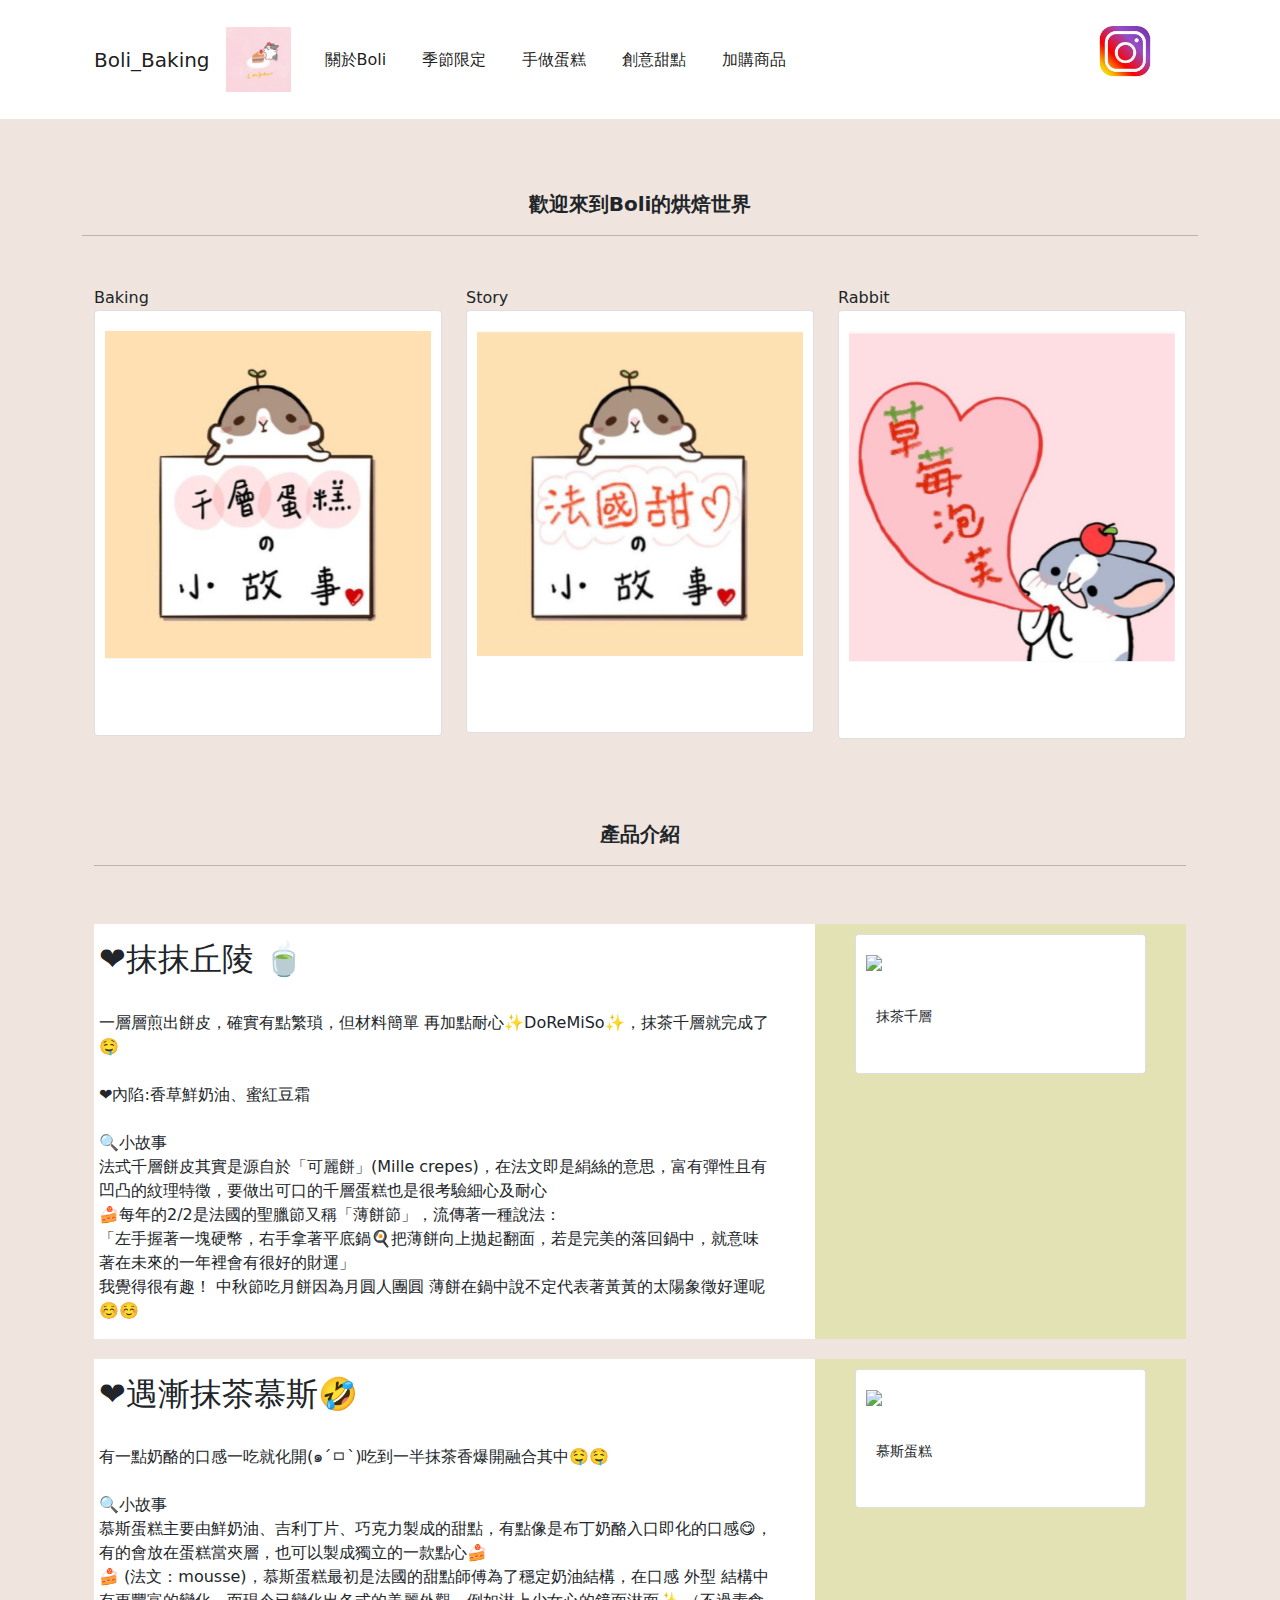
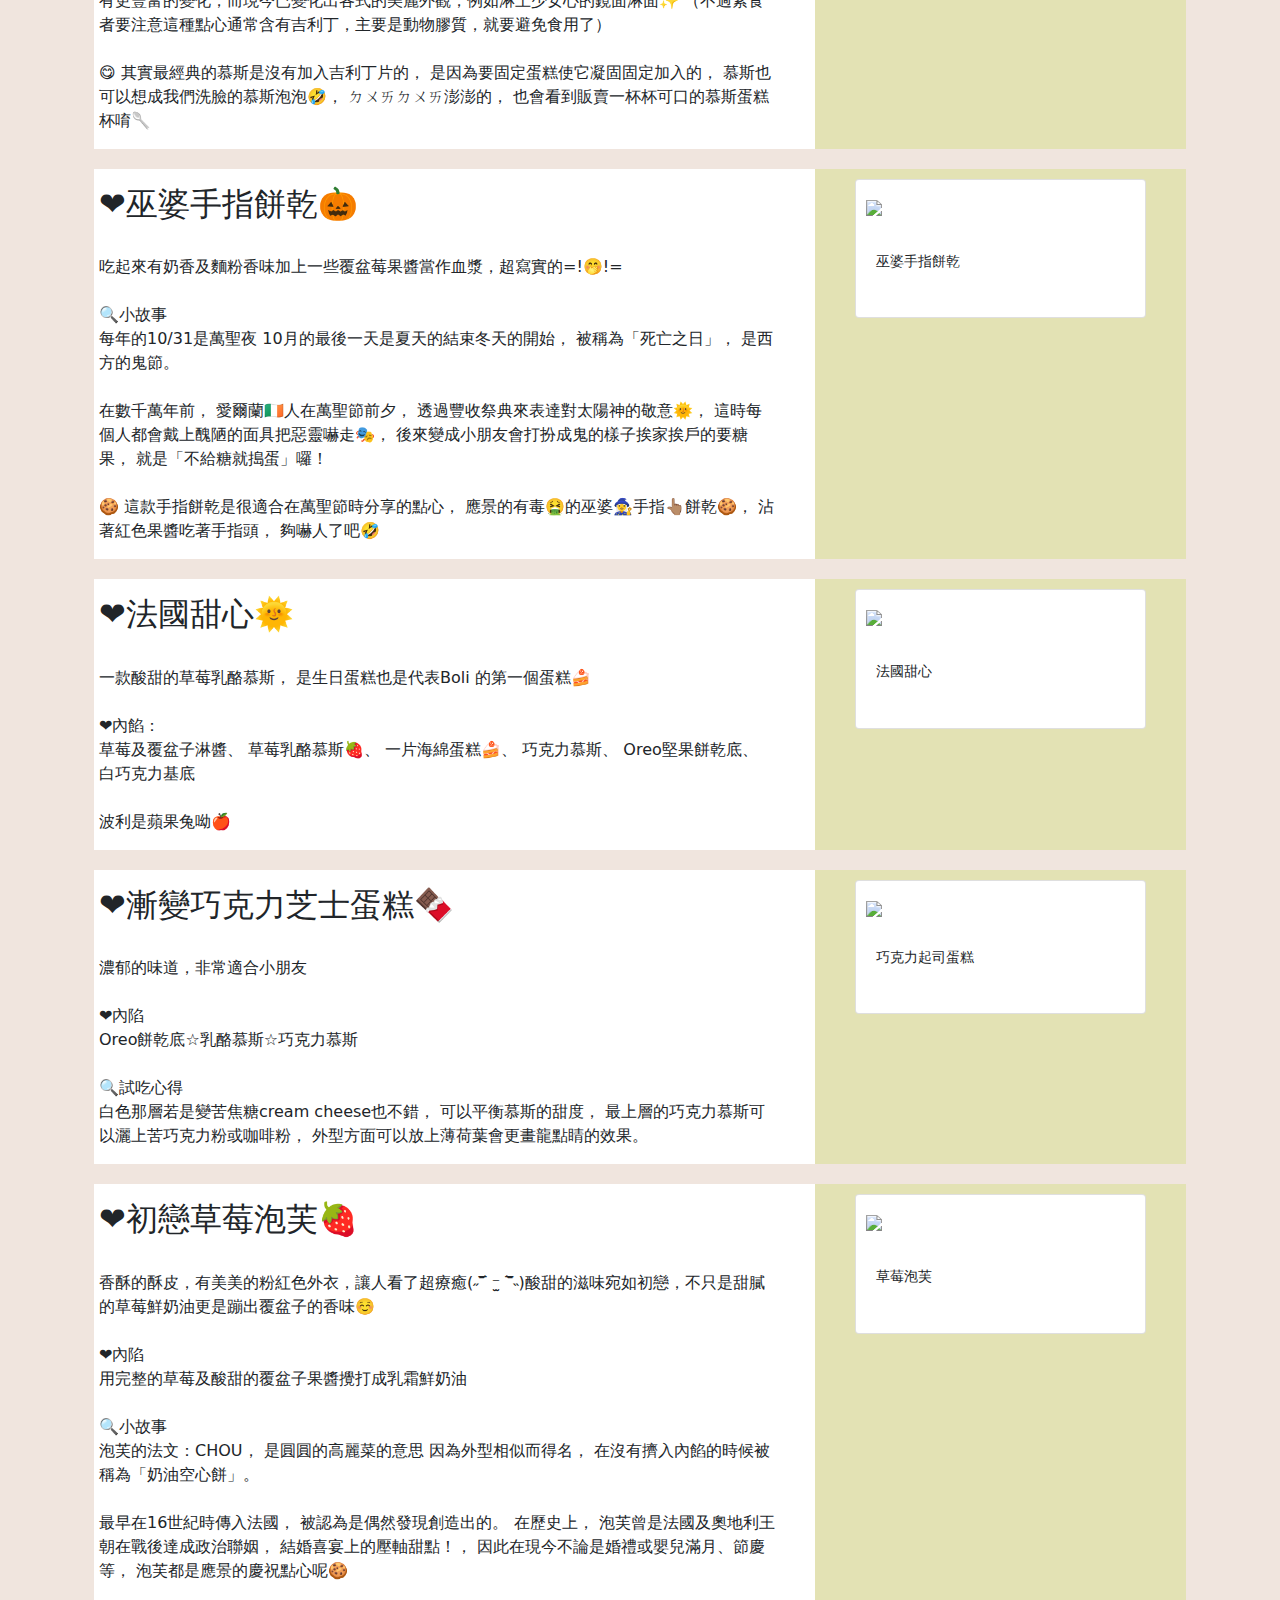
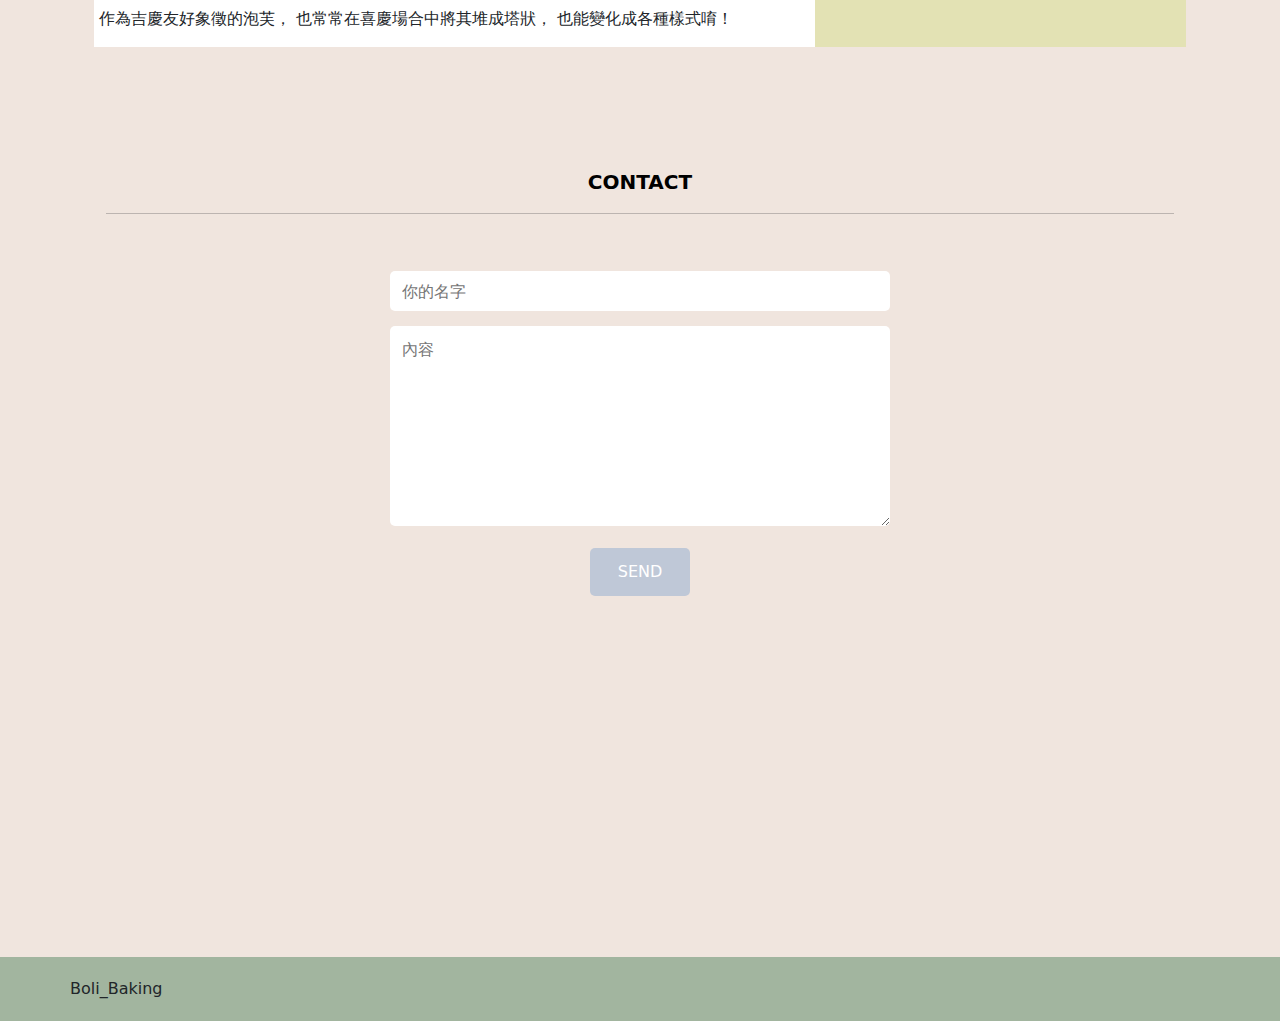
==== index.html @ 74c92a42 "Update index.html" ====
<!DOCTYPE html>
<html lang="en">
<head>
    <meta charset="UTF-8">
    <meta name="viewport" content="width=device-width, initial-scale=1.0">

    <title>Document</title>
    <link rel="stylesheet" href="css/style.css">
    <link rel="stylesheet" href="css/bootstrap.min.css">
    <link rel="preconnect" href="https://fonts.gstatic.com">
    <link href="https://fonts.googleapis.com/css2?family=Noto+Sans+TC:wght@400;500;700;900&display=swap" rel="stylesheet">
    <link href="https://cdnjs.cloudflare.com/ajax/libs/animate.css/3.5.2/animate.min.css" rel="stylesheet"  />
    <!-- <script src="javascript/bootstrap.min.js"></script> -->
    <script src="javascript/jquery.js"></script>

    <title>Boli_Baking</title>
</head>
<body>
<header>

  <div class="container">
    <nav class="navbar navbar-expand-lg navbar-light ">
        <div class="container-fluid">
           <a class="navbar-brand" href="#">Boli_Baking</a>
      <a class="navbar-brand" href="index.html"><img src="image/BOKIlogo.jpg" alt=""></a> 
      
       <!-- <button class="navbar-toggler" type="button" data-toggle="collapse" data-target="#navbarSupportedContent" aria-controls="navbarSupportedContent" aria-expanded="false" aria-label="Toggle navigation"> 
         <span class="navbar-toggler-icon"></span> 
       </button>  -->

       <!-- <div class="collapse navbar-collapse" id="navbarSupportedContent">  -->
        <!-- <ul class="navbar-nav mr-auto">  -->
            <button class="navbar-toggler" type="button" data-bs-toggle="collapse" data-bs-target="#navbarSupportedContent" aria-controls="navbarSupportedContent" aria-expanded="false" aria-label="Toggle navigation"> 
         <span class="navbar-toggler-icon"></span></button> 
         <div class="collapse navbar-collapse" id="navbarSupportedContent">
          
       <ul class="navbar-nav me-auto mb-2 mb-lg-0">
          <li class="nav-item ">
            <a class="nav-link active" href="aboutme.html">關於Boli <span class="sr-only"></span></a>
          </li>
          <li class="nav-item">
            <a class="nav-link active" href="#">季節限定<span class="sr-only"></span></a>
          </li>
          <li class="nav-item">
            <a class="nav-link active" href="#">手做蛋糕<span class="sr-only"></span></a>
          </li>
          <li class="nav-item">
            <a class="nav-link active" href="#">創意甜點<span class="sr-only"></span></a>
          </li>
          <li class="nav-item">
            <a class="nav-link active" href="#">加購商品<span class="sr-only"></span></a>
          </li>
          </ul>

          <ul class="navbar-right">
            <a class="nav-link  navbar-ig" href="https://www.instagram.com/boli_baking/">
            <img src="image/ig2.png" alt="Logo" width="70px"  >
        </a>
          </ul> 

     </div>
    </div>
   </nav>
</div>
</header>

<div class="product" id="section2">
  <div class="container">
    <div class="row">
      <div class="col-12">
         <div class="animated bounceIn animated"> 
         <p class="title text-center">歡迎來到Boli的烘焙世界</p>
        <hr class="title_line">
        </div>
      </div>
    </div>


  
 <script src="https://code.jquery.com/jquery-1.9.1.min.js"></script>
<!-- 
    <div class="product" id="section2">
      <div class="container">
        <div class="row">
          <div class="col-12">
            <p class="title text-center">歡迎來到Boli的烘焙世界</p>
            <hr class="title_line">
          </div>
        </div> -->


    <div class="container">
    <div class="row">
      <div class="col">
         Baking
         <div class="card">
          <img src="image/千層蛋糕Logo.png">
          <p class="product_name text-right"></p>
        </div>
      </div>
      <div class="col">
      Story
        <div class="card">
          <img src="image/法國小甜點logo.png">
          <p class="product_name text-right"></p>
        </div>
      </div>
      <div class="col">
        Rabbit
        <div class="card">
          <img src="image/草莓泡芙logo.png">
          <p class="product_name text-right"></p>
        </div>
      </div>

    </div>
  </div>
 
  <div class="product" >
    <div class="container">
      <div class="row">
        <div class="col-12">
          <p class="title text-center">產品介紹</p>
          <hr class="title_line">
        </div>
      </div>
  
	<div class="content-area">
    <article class="main-area">
      <p class="art-p">
        <h2>
          ❤︎抹抹丘陵 🍵
        </h2><br>
        一層層煎出餅皮，確實有點繁瑣，但材料簡單 再加點耐心✨DoReMiSo✨，抹茶千層就完成了🤤<br><br>
        
        ❤︎內陷:香草鮮奶油、蜜紅豆霜 


<br><br>🔍小故事<br>

<span text-align:start>
法式千層餅皮其實是源自於「可麗餅」(Mille crepes)，在法文即是絹絲的意思，富有彈性且有凹凸的紋理特徵，要做出可口的千層蛋糕也是很考驗細心及耐心
<br>

🍰每年的2/2是法國的聖臘節又稱「薄餅節」，流傳著一種說法：<br>

「左手握著一塊硬幣，右手拿著平底鍋🍳把薄餅向上拋起翻面，若是完美的落回鍋中，就意味著在未來的一年裡會有很好的財運」
<br>

我覺得很有趣！
中秋節吃月餅因為月圓人團圓
薄餅在鍋中說不定代表著黃黃的太陽象徵好運呢☺️☺️
        
    </span>	</p> 
    </article> <!-- article -->

    <aside class="sidebar">
              <div class="card">
                <div class="card-img">
                   <img src="/image/抹茶千層.png">
                </div>

                  <p class="product_name text-right">抹茶千層</p>
                </div>
              
    </aside><!-- sidebar -->
  </div>

  
  <div class="content-area">
    <article class="main-area">
      <p class="art-p">
        <h2>
          ❤︎遇漸抹茶慕斯🤣
        </h2><br>
        有一點奶酪的口感一吃就化開(๑´ㅁ`)吃到一半抹茶香爆開融合其中🤤🤤


<br><br>🔍小故事<br>

<span text-align:start>
慕斯蛋糕主要由鮮奶油、吉利丁片、巧克力製成的甜點，有點像是布丁奶酪入口即化的口感😋，有的會放在蛋糕當夾層，也可以製成獨立的一款點心🍰
<br>
🍰 (法文：mousse)，慕斯蛋糕最初是法國的甜點師傅為了穩定奶油結構，在口感 外型 結構中有更豐富的變化，而現今已變化出各式的美麗外觀，例如淋上少女心的鏡面淋面✨
（不過素食者要注意這種點心通常含有吉利丁，主要是動物膠質，就要避免食用了）<br><br>
😋
其實最經典的慕斯是沒有加入吉利丁片的，
是因為要固定蛋糕使它凝固固定加入的，
慕斯也可以想成我們洗臉的慕斯泡泡🤣，
ㄉㄨㄞㄉㄨㄞ澎澎的，
也會看到販賣一杯杯可口的慕斯蛋糕杯唷🥄
        
    </span>	</p> 
    </article> <!-- article -->

    <aside class="sidebar">
              <div class="card">
                <div class="card-img">
                  <img src="/image/慕斯蛋糕.png" >
                </div>
                  <p class="product_name text-right">慕斯蛋糕</p>
                </div>
              
    </aside><!-- sidebar -->
  </div>

  <div class="content-area">
    <article class="main-area">
      <p class="art-p">
        <h2>
          ❤︎巫婆手指餅乾🎃
        </h2><br>
        吃起來有奶香及麵粉香味加上一些覆盆莓果醬當作血漿，超寫實的=!🤭!=



<br><br>🔍小故事<br>

<span text-align:start>
每年的10/31是萬聖夜
10月的最後一天是夏天的結束冬天的開始，
被稱為「死亡之日」，
是西方的鬼節。<br><br>

在數千萬年前，
愛爾蘭🇮🇪人在萬聖節前夕，
透過豐收祭典來表達對太陽神的敬意🌞，
這時每個人都會戴上醜陋的面具把惡靈嚇走🎭，
後來變成小朋友會打扮成鬼的樣子挨家挨戶的要糖果，
就是「不給糖就搗蛋」囉！<br><br>


🍪
這款手指餅乾是很適合在萬聖節時分享的點心，
應景的有毒🤮的巫婆🧙‍♀️手指👆🏽餅乾🍪，
沾著紅色果醬吃著手指頭，
夠嚇人了吧🤣
        
    </span>	</p> 
    </article> <!-- article -->

    <aside class="sidebar">
              <div class="card">
                <div class="card-img">
                  <img src="/image/手指蛋糕.png">
                </div>
                  <p class="product_name text-right">巫婆手指餅乾</p>
                </div>
              
    </aside><!-- sidebar -->
  </div>


  <div class="content-area">
    <article class="main-area">
      <p class="art-p">
        <h2>
          ❤︎法國甜心🌞
        </h2><br>
一款酸甜的草莓乳酪慕斯，
是生日蛋糕也是代表Boli 的第一個蛋糕🍰
<br><br>❤︎內餡：<br>
草莓及覆盆子淋醬、
草莓乳酪慕斯🍓、
一片海綿蛋糕🍰、
巧克力慕斯、
Oreo堅果餅乾底、
白巧克力基底

<br><br>波利是蘋果兔呦🍎<br>


        
    </span>	</p> 
    </article> <!-- article -->

    <aside class="sidebar">
              <div class="card">
                <div class="card-img">
                  <img src="image/法國甜心.png">
                </div>
                  <p class="product_name text-right">法國甜心</p>
                </div>
              
    </aside><!-- sidebar -->
  </div>


  <div class="content-area">
    <article class="main-area">
      <p class="art-p">
        <h2>
          ❤︎漸變巧克力芝士蛋糕🍫
        </h2><br>
        濃郁的味道，非常適合小朋友


        <br><br>❤︎內陷<br>
        Oreo餅乾底☆乳酪慕斯☆巧克力慕斯

<br><br>🔍試吃心得<br>

<span text-align:start>
白色那層若是變苦焦糖cream cheese也不錯，
可以平衡慕斯的甜度，
最上層的巧克力慕斯可以灑上苦巧克力粉或咖啡粉，
外型方面可以放上薄荷葉會更畫龍點睛的效果。
        
    </span>	</p> 
    </article> <!-- article -->

    <aside class="sidebar">
              <div class="card">
                <div class="cad-img">
                  <img src="/image/巧克力起司蛋糕.png" >
                </div>
                  <p class="product_name text-right">巧克力起司蛋糕</p>
                </div>
              
    </aside><!-- sidebar -->
  </div>


  
  <div class="content-area">
    <article class="main-area">
      <p class="art-p">
        <h2>
          ❤︎初戀草莓泡芙🍓
        </h2><br>
        香酥的酥皮，有美美的粉紅色外衣，讓人看了超療癒(˶‾᷄ ⁻̫ ‾᷅˵)酸甜的滋味宛如初戀，不只是甜膩的草莓鮮奶油更是蹦出覆盆子的香味☺️


        <br><br>❤︎內陷<br>
        用完整的草莓及酸甜的覆盆子果醬攪打成乳霜鮮奶油

<br><br>🔍小故事<br>

<span text-align:start>
泡芙的法文：CHOU，
是圓圓的高麗菜的意思 因為外型相似而得名，
在沒有擠入內餡的時候被稱為「奶油空心餅」。
<br><br>

最早在16世紀時傳入法國，
被認為是偶然發現創造出的。
在歷史上，
泡芙曾是法國及奧地利王朝在戰後達成政治聯姻，
結婚喜宴上的壓軸甜點！，
因此在現今不論是婚禮或嬰兒滿月、節慶等，
泡芙都是應景的慶祝點心呢🍪<br><br>

作為吉慶友好象徵的泡芙，
也常常在喜慶場合中將其堆成塔狀，
也能變化成各種樣式唷！
    </span>	</p> 
    </article> <!-- article -->

    <aside class="sidebar">
              <div class="card">
                <div class="card-img">
                  <img src="/image/草莓泡芙.png">
                </div>
                  <p class="product_name text-right">草莓泡芙</p>
                </div>
              
    </aside><!-- sidebar -->
  </div>

  

<div class="contact" id="section3">
	<div class="container">
		<div class="row">
			<div class="col-12">
				<div>
					<p class="title text-center">CONTACT</p>
					<hr class="title_line">
				</div>
				<div class="form">
					<div>
						<input type="text" placeholder="你的名字">
					</div>
					<div>
						<textarea placeholder="內容"></textarea>
					</div>
					<div class="text-center"><input type="submit" value="SEND"></div>
				</div>	
			</div>
		</div>
	</div>
</div>
</div>
</div>
</div>
</div>
<footer>
  <div class="container">
    <div class="row">
  Boli_Baking
    </div>
  </div>
</footer>
<script src="https://cdn.jsdelivr.net/npm/@popperjs/core@2.5.4/dist/umd/popper.min.js" integrity="sha384-q2kxQ16AaE6UbzuKqyBE9/u/KzioAlnx2maXQHiDX9d4/zp8Ok3f+M7DPm+Ib6IU" crossorigin="anonymous"></script>
<script src="https://cdn.jsdelivr.net/npm/bootstrap@5.0.0-beta1/dist/js/bootstrap.min.js" integrity="sha384-pQQkAEnwaBkjpqZ8RU1fF1AKtTcHJwFl3pblpTlHXybJjHpMYo79HY3hIi4NKxyj" crossorigin="anonymous"></script>
</body>




</html>
---- css/style.css ----
.navbar-brand img {
	height: 65px;
}

 @media (min-width: 768px) {
	
	 
	 .card{
		 min-width: 180px;
	 }
	 .art-p{
		 font-size:6px;
		 line-height: 2px;
	 }
	 .card-img{
		 min-width: 130px;
	 }
/*nav選單*/
	/* .navbar{
	padding-left:50px!important;
	padding-right:50px!important; }
}
@media (max-width: 768px) { */
	/* .about{
		background:linear-gradient #e3e2b4 #F0E5DE);  
 } */
	/* .card{
		min-width: 320px;
	} 
	.art-p{
		min-width: 8px;
	}
	.card-img{
		min-width: 320px;
	}
} */ 
	

/* S size
@media (orientation: portrait), (max-width:767px) {
    .main  p{
        font-size: 24px;
    }
    .menu{
        max-width: 320px;
    }
    .title{
        font-size: 20px;
    }
    .learnmore{
        font-size: 18px;
        float: none;
        text-align: center;
        width: 120px;
        height: 40px;
        margin: auto;
        margin-top: 2em;
    }
    .LatestNews{
        max-width: 400px;
    }
    
    .news-date{
        font-size: 8px;
    }
    .news-title{
        font-size: 16px;
    }
    .news-contain{
        font-size: 12px;
    }
} */
	
.naver-ig{
	display: inline-block;
	float: none;
	vertical-align: baseline;
	
}
.navbar-right{
	display: inline-block;
  float: none;
  vertical-align: bottom;
}

.nav-link{
	margin: 10px;
	list-style: none;
}


.banner {
	margin-top: 76px;
}
.banner .container-fluid {
	padding:3000px !important;
}



.about {
	
	padding:35px 0;
	background:linear-gradient#F0E5DE); 
	background-color:#F0E5DE ;
}

.about img {
	box-shadow:2px 2px 4px gray;
}
.title {
	font-size:20px;
	font-weight: bold;
}

.title_line {
	border-color:#ffffff;
}

.story {
	padding: 50px 0;
	font-size: 18px;
}

.story span {
	font-style: italic;
	font-size: 20px;
	display: block;
	margin-bottom: 10px;
	font-weight: bold;
}
.title_line {
	margin-bottom: 50px;
}
.product {
	background-color: #F0E5DE;
	padding:70px 0 ;
	
}
.product .card {
	background-color: #ffffff;
	padding: 20px 10px;
	margin-bottom: 10px;
}
.product img {
	width:100%;
	margin-bottom:20px;
}

.product img:hover {
	opacity: 0.8;
}
.product_name {
	padding: 10px;
}


/* Content Style */
.content-area {
	display: flex;
	border-top: 8Px ;
	margin-top: 8px;
	margin-bottom: 20px;

}

/* Main-Area Style */
.main-area {
	width: 66%;
	padding-right: 40px;
	padding-left: 5px;
	background-color: #ffffff;
	
}
.art-p{
	
	font-family: sans-serif;
	text-align: center;
	font-size: 10px;　　　　　          /* 設定文字大小 */
    line-height: 6px;　　　          　/* 設定文字行距 */
    letter-spacing: 3px;　            　/* 設定文字間距 */
}

/* SideBar Style */
.sidebar {
	width: 34%;
	background-color: #e3e2b4;
	padding: 10px 40px;
	font-size: 85%;
} 
.card {
	background-color: #ffffff;
	padding: 20px 10px 5px 20px;
	margin-bottom: 10px;
}
.card-img {
	width:100%;
	margin-bottom:5px;
}


.contact {
	height:750px;
	padding-top: 100px;
	background-image: url(../img/contact_bg.jpg);
	background-repeat: no-repeat;
	background-attachment: fixed;
	background-size: cover;
	background-position: top center;
}

.contact .title {
	color:black;
	font-size:20px;
	font-weight: bold;
}

.contact .form {
	max-width: 600px;
	margin:5px auto;
	padding: 0 50px;
	color:#ffffff;
	
	
}

.form input {
	height: 40px;
	width: 100%;
	background-color: #ffffff;
	border-radius: 5px;
	border:0px;
	padding: 12px;
	resize: vertical;
	color: #000000;
	margin:7.5px 0;
}

.form textarea {
	height: 200px;
	width: 100%;
	background-color: #ffffff;
	border-radius: 5px;
	border:0px;
	padding: 12px;
	resize: vertical;
	color: #000000;
	margin:7.5px 0;
}

input[type=submit] {
  background-color: #bfc8d7;
  color: white;
  cursor: pointer;
  width: 100px!important;
  height: 48px;
}

input[type=submit]:hover {
  background-color: #bfc8d7;
}

footer {
	background-color: #a2b59f;
	padding:20px 0; 
}

footer p {
	line-height: 39px;
}
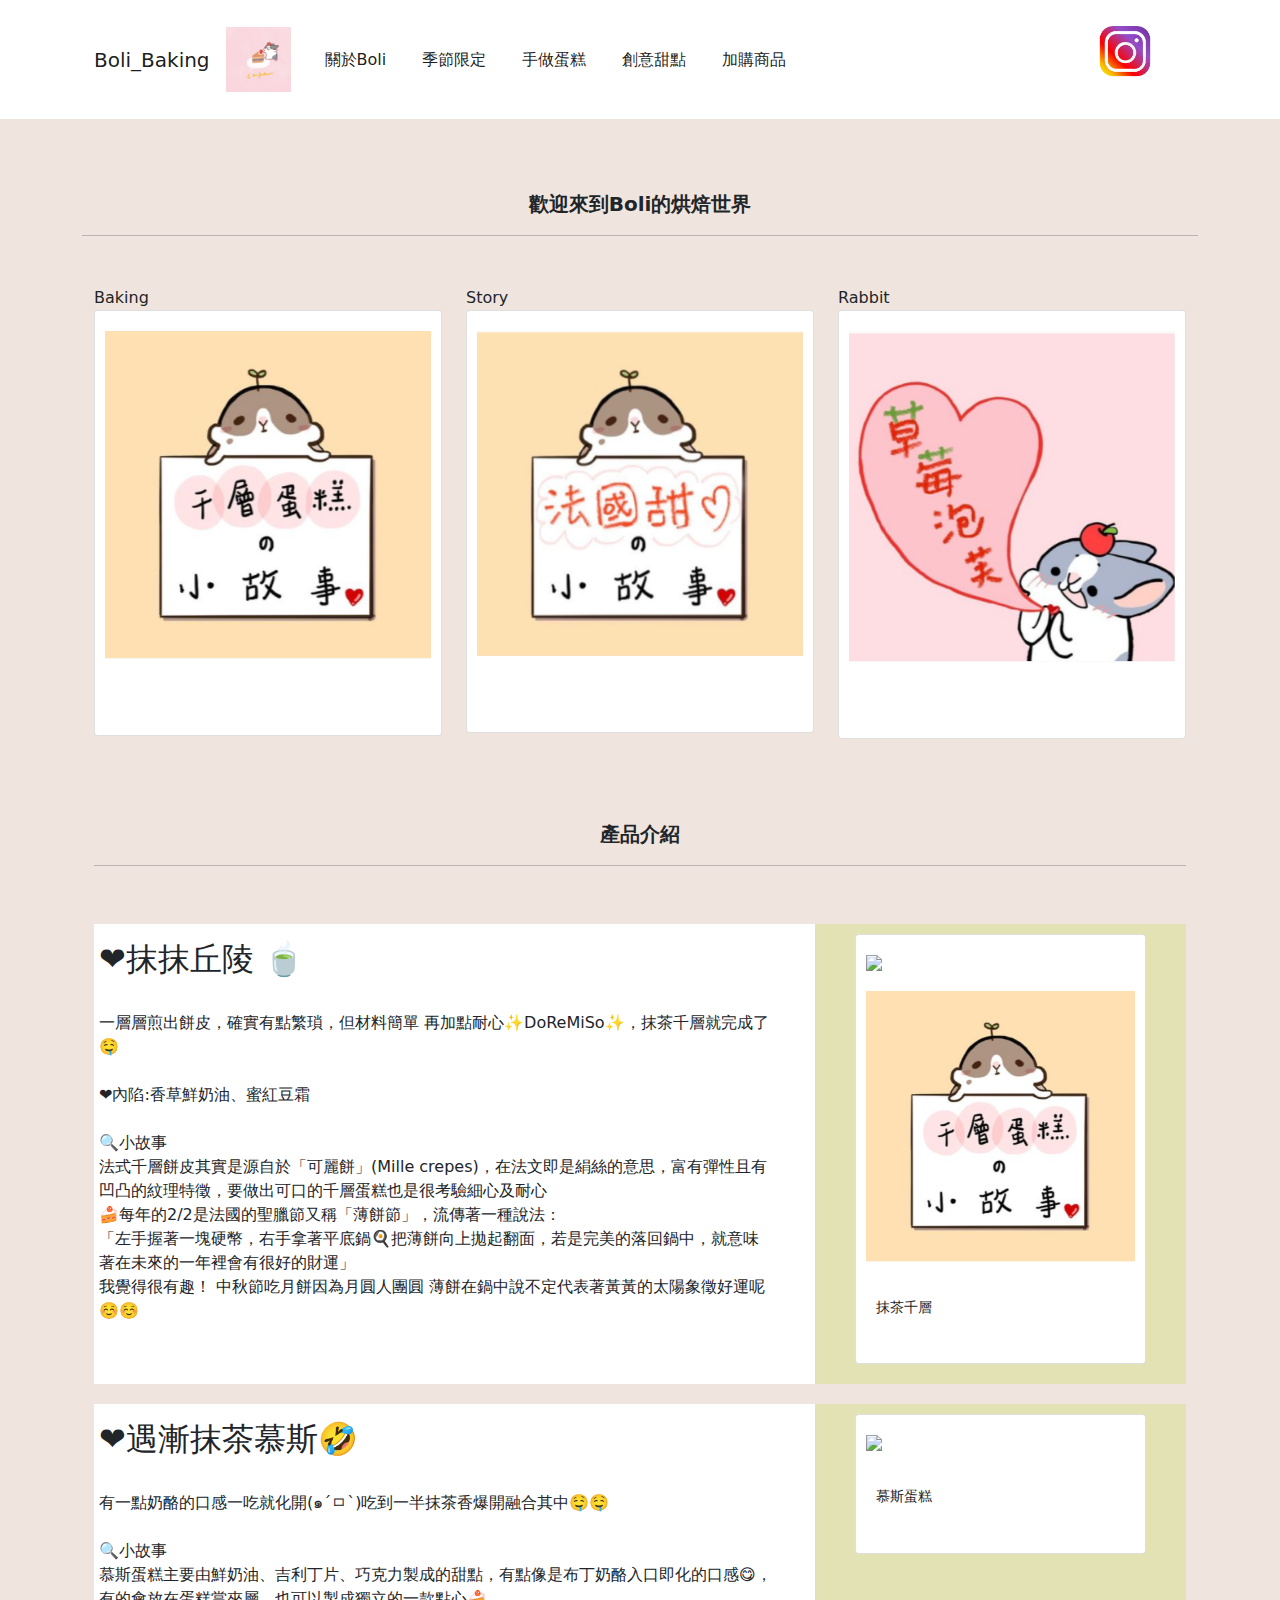
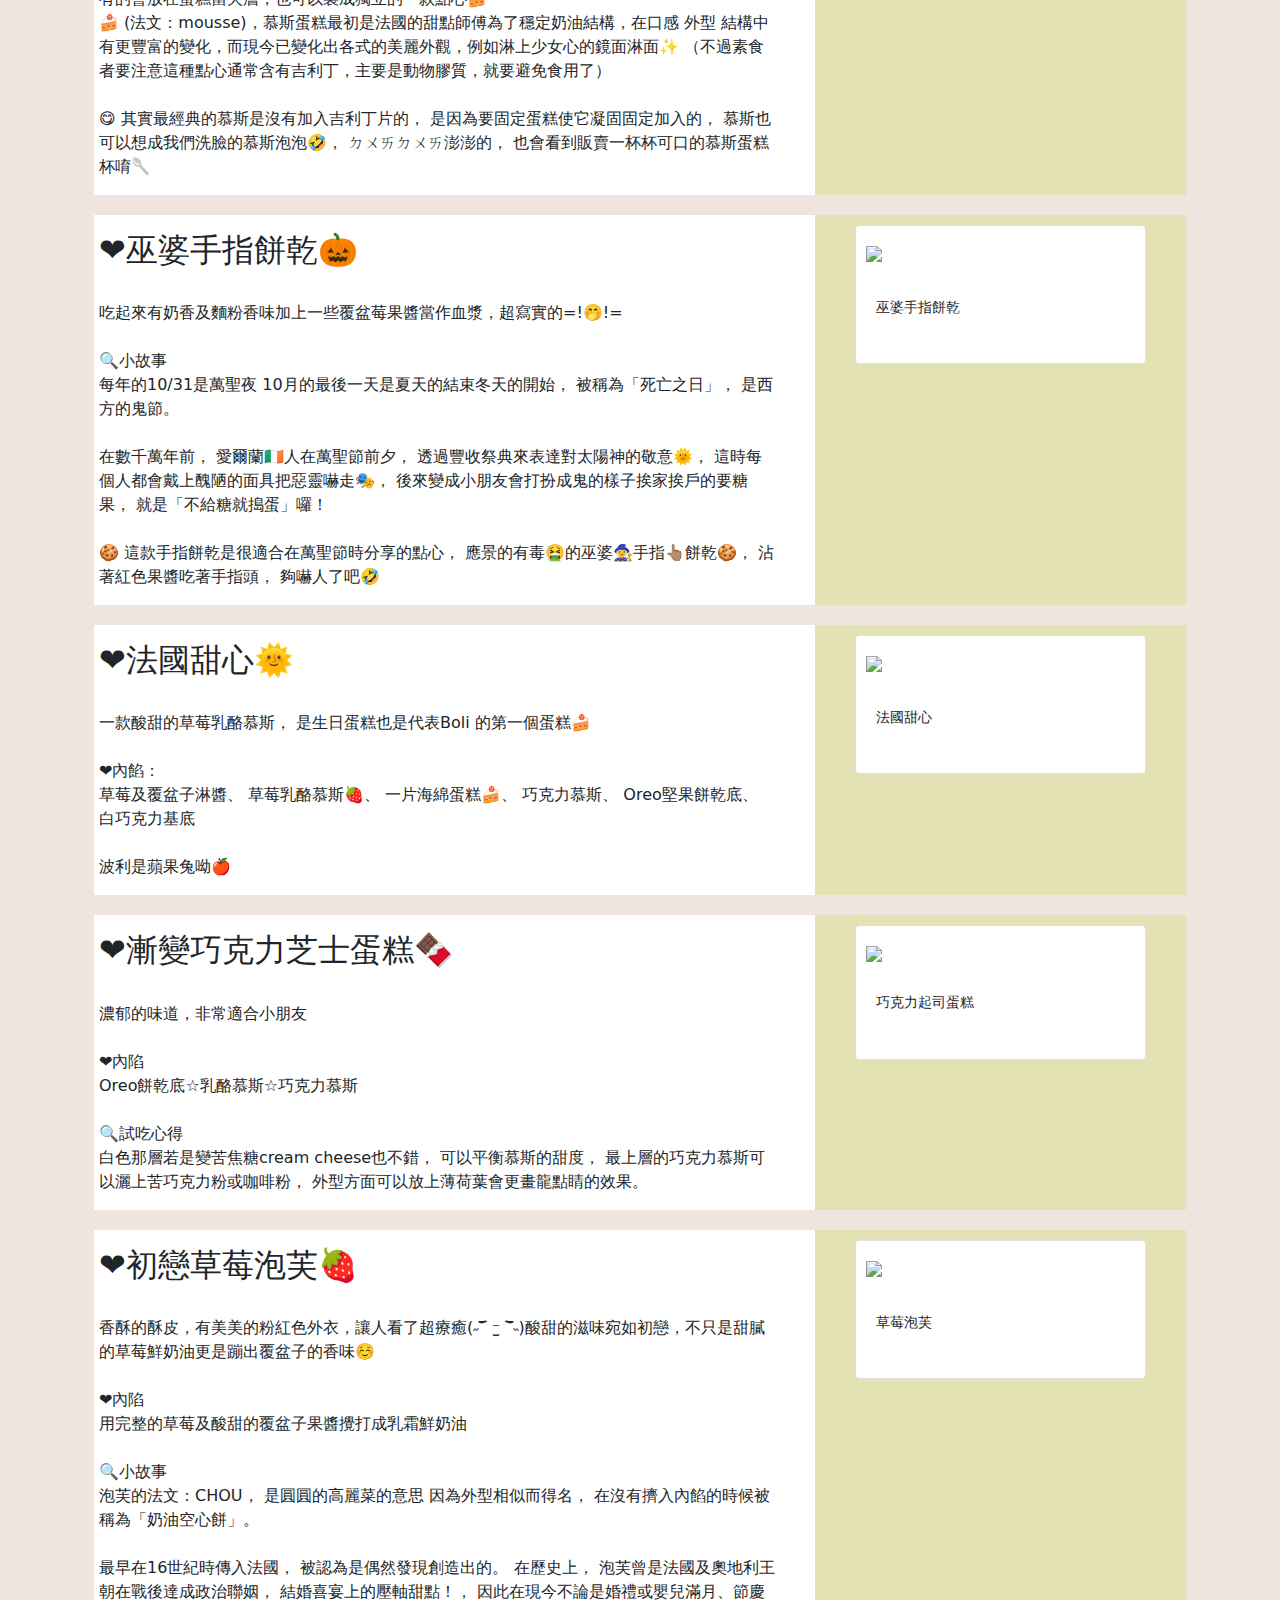
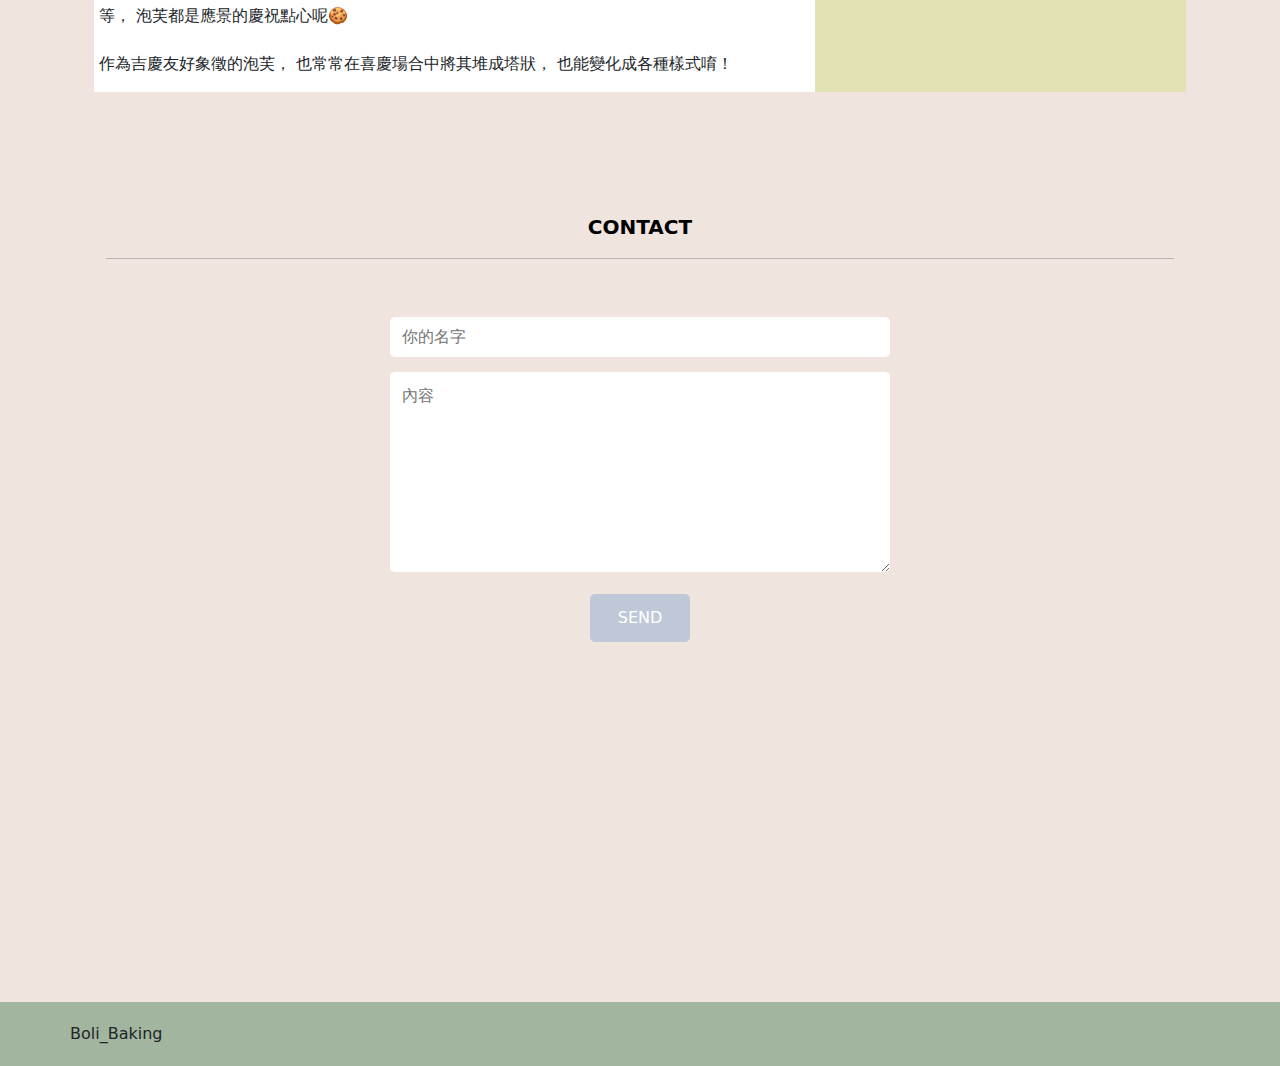
==== commit 46b5ed4a: "Update index.html" ====
--- a/index.html
+++ b/index.html
@@ -157,7 +157,7 @@
     <aside class="sidebar">
               <div class="card">
                 <div class="card-img">
-                   <img src="/image/抹茶千層.png">
+                   <img src="image/抹茶千層.png"><img src="image/千層蛋糕Logo.png">
                 </div>
 
                   <p class="product_name text-right">抹茶千層</p>
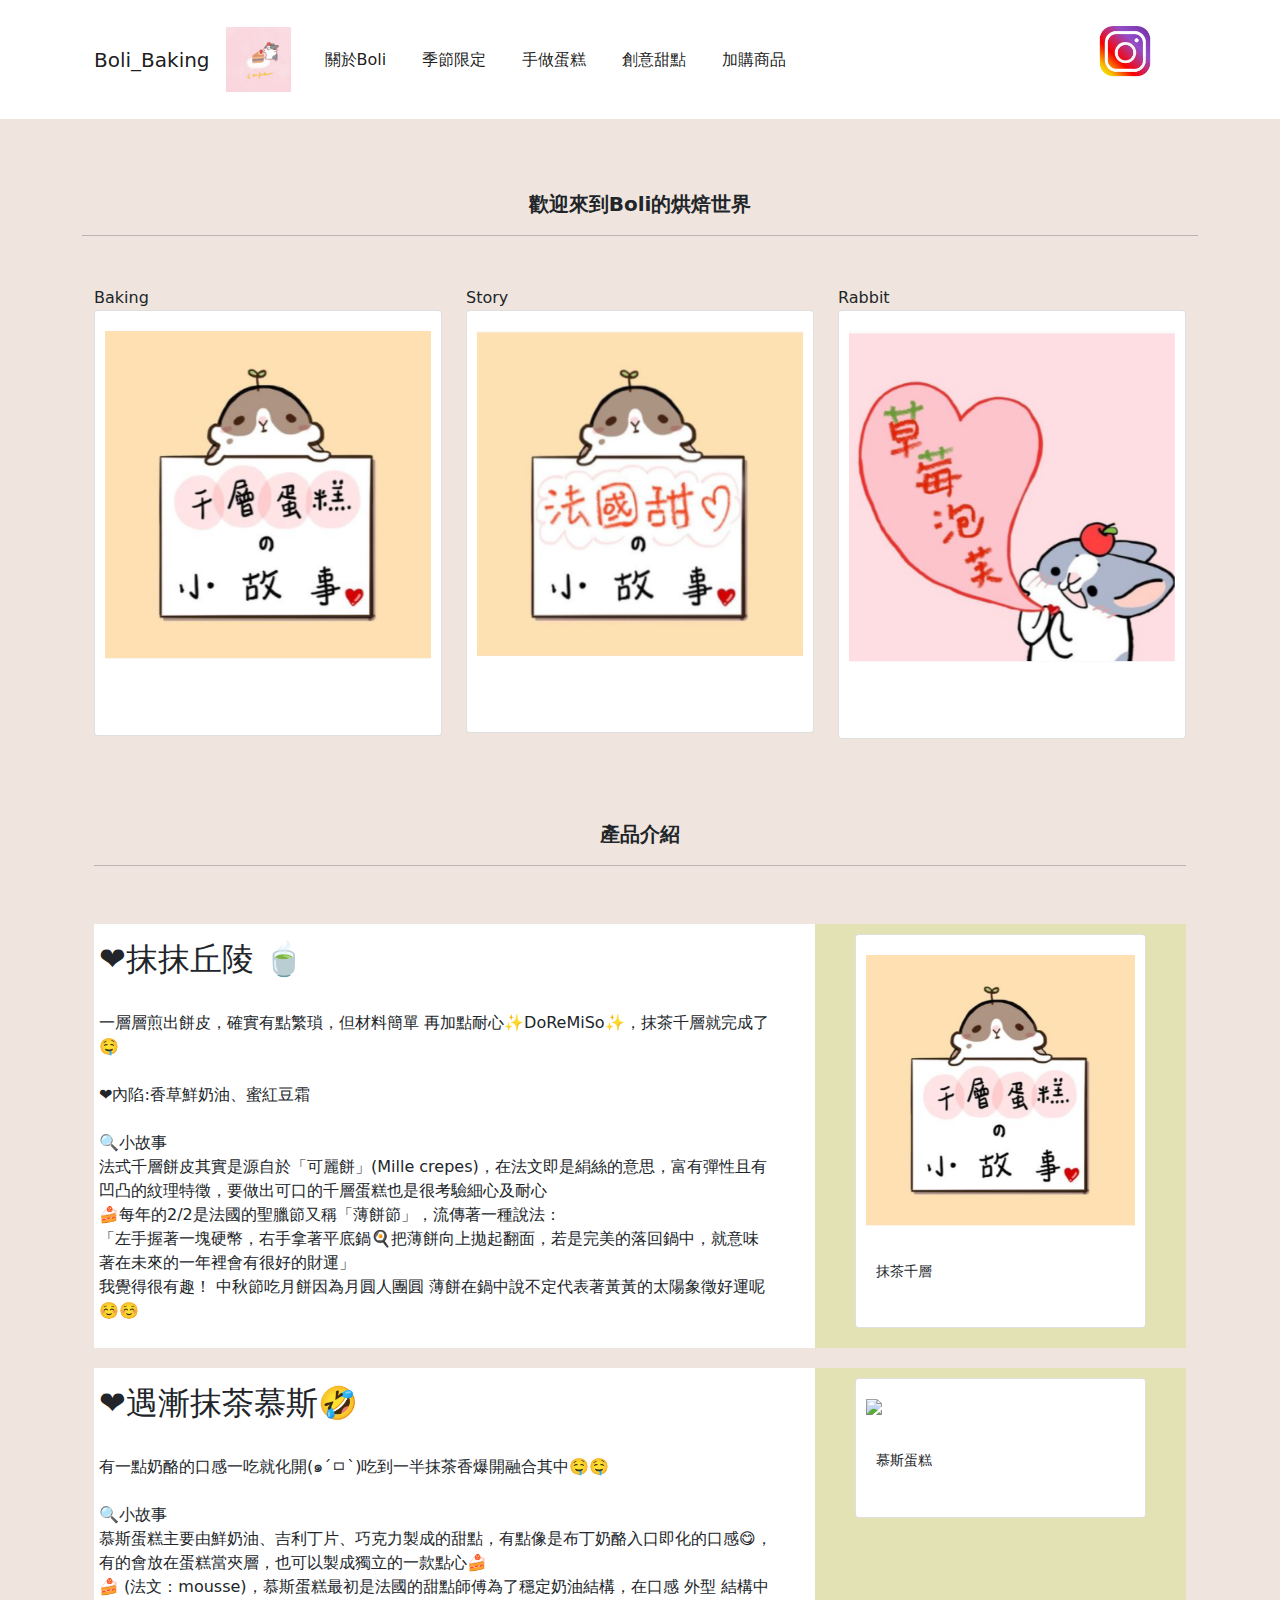
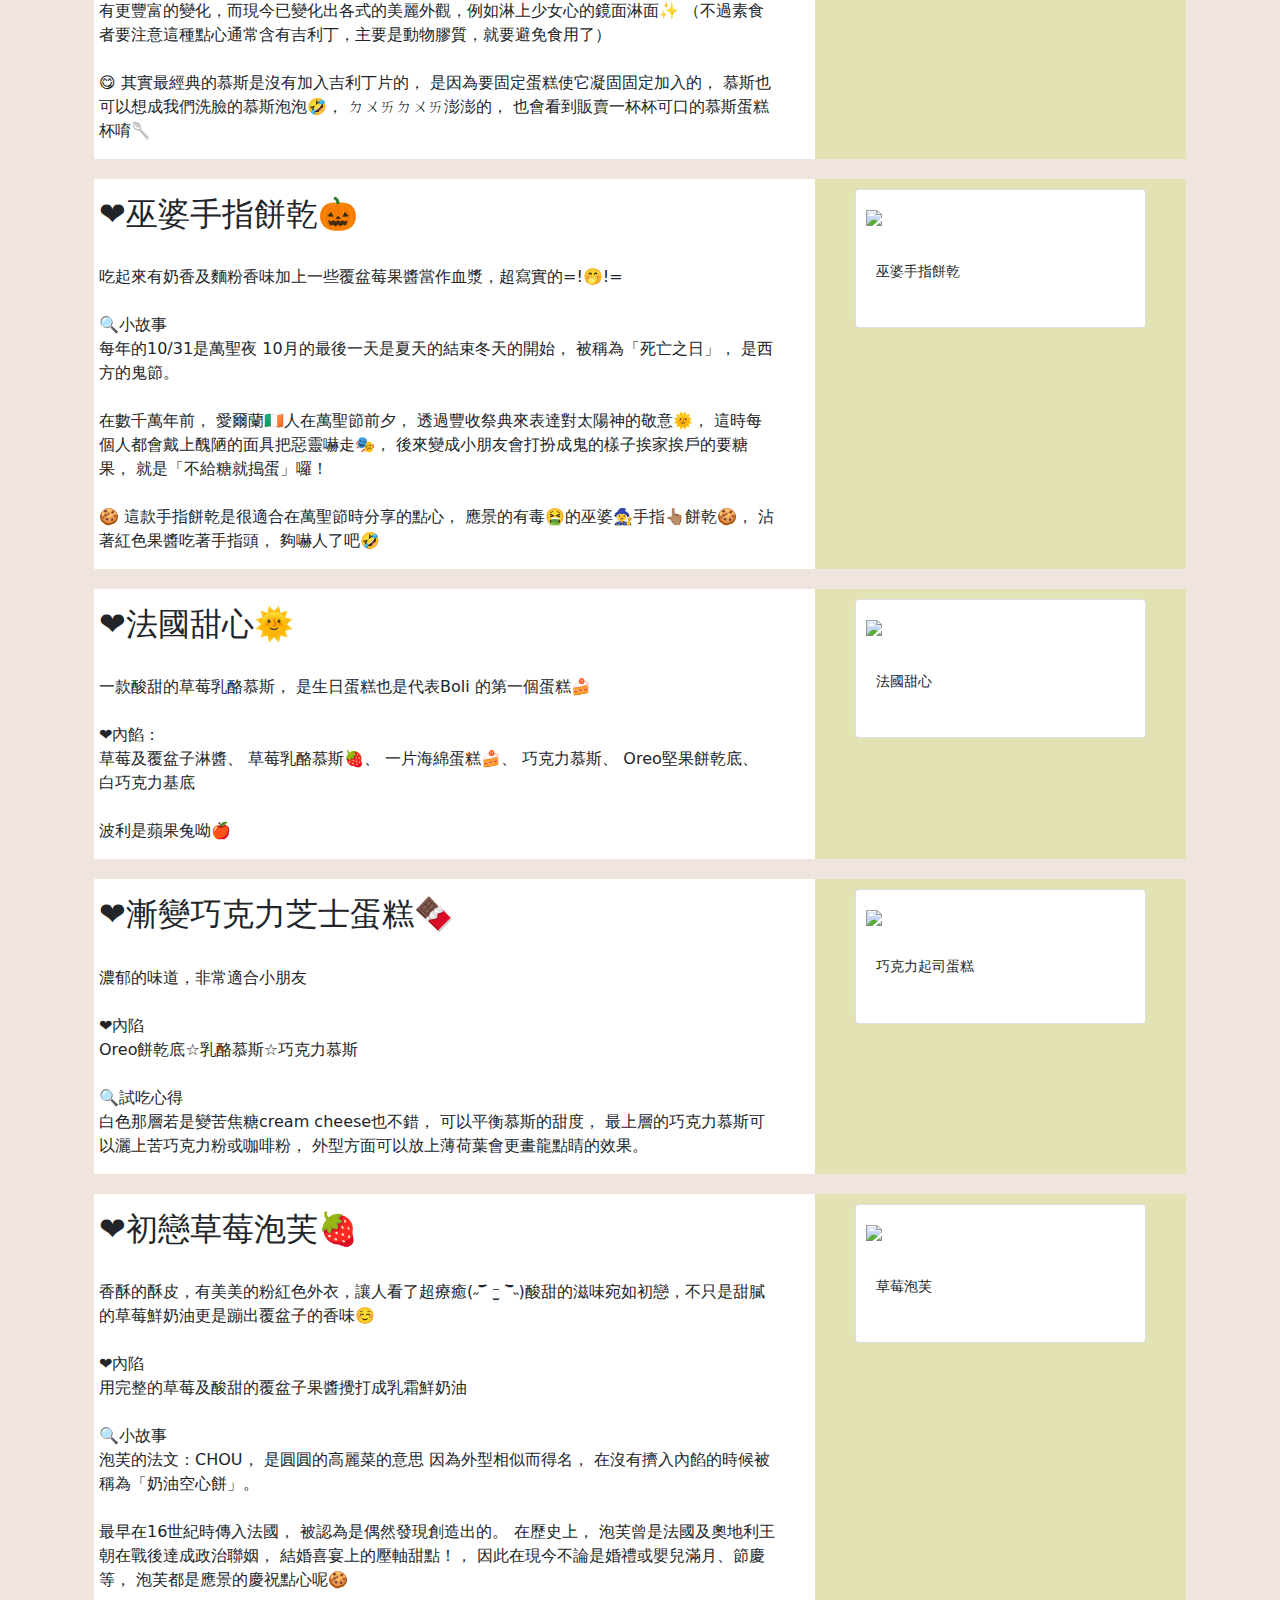
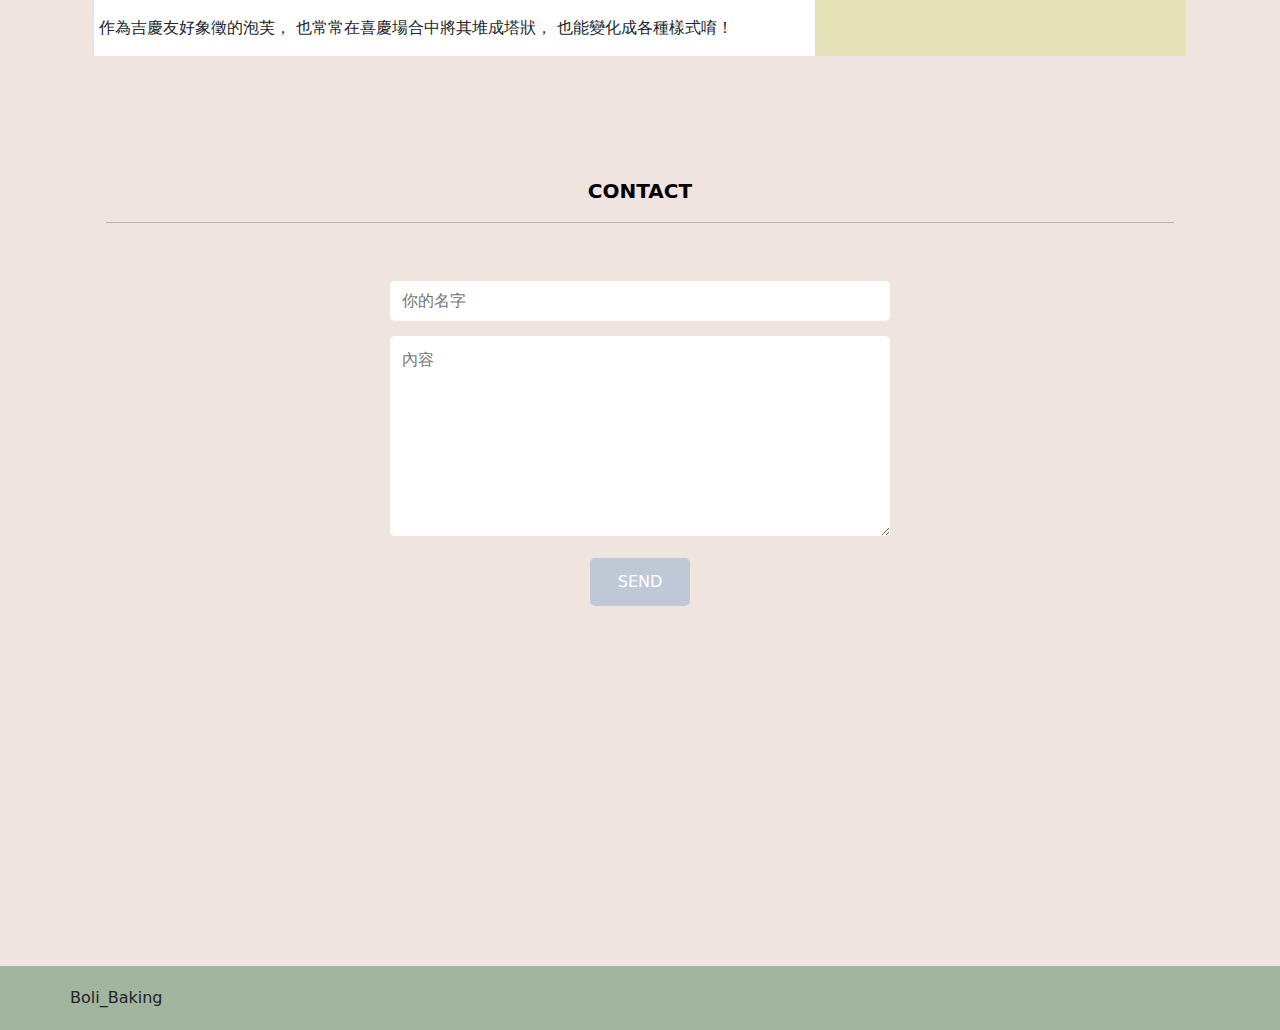
==== commit 8cc9826f: "Update index.html" ====
--- a/index.html
+++ b/index.html
@@ -157,7 +157,7 @@
     <aside class="sidebar">
               <div class="card">
                 <div class="card-img">
-                   <img src="image/抹茶千層.png"><img src="image/千層蛋糕Logo.png">
+                   <img src="image/千層蛋糕Logo.png">
                 </div>
 
                   <p class="product_name text-right">抹茶千層</p>
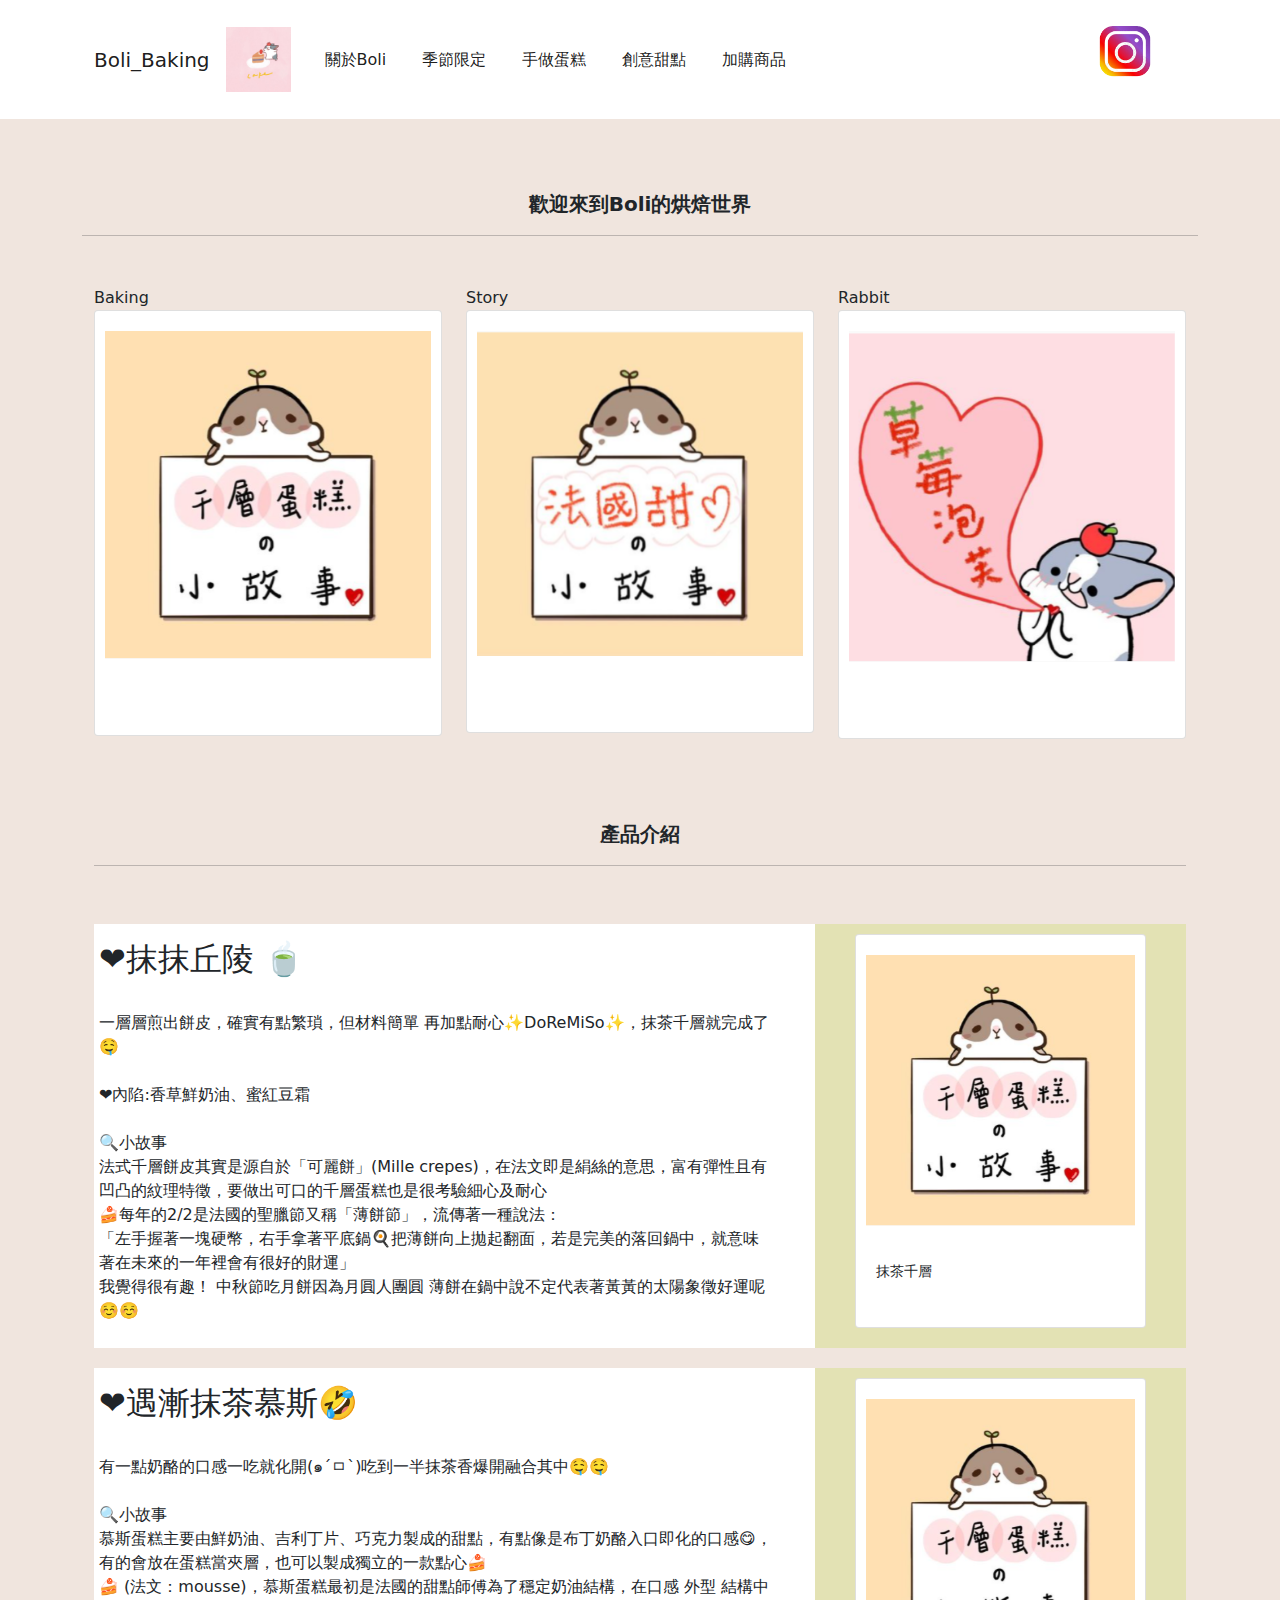
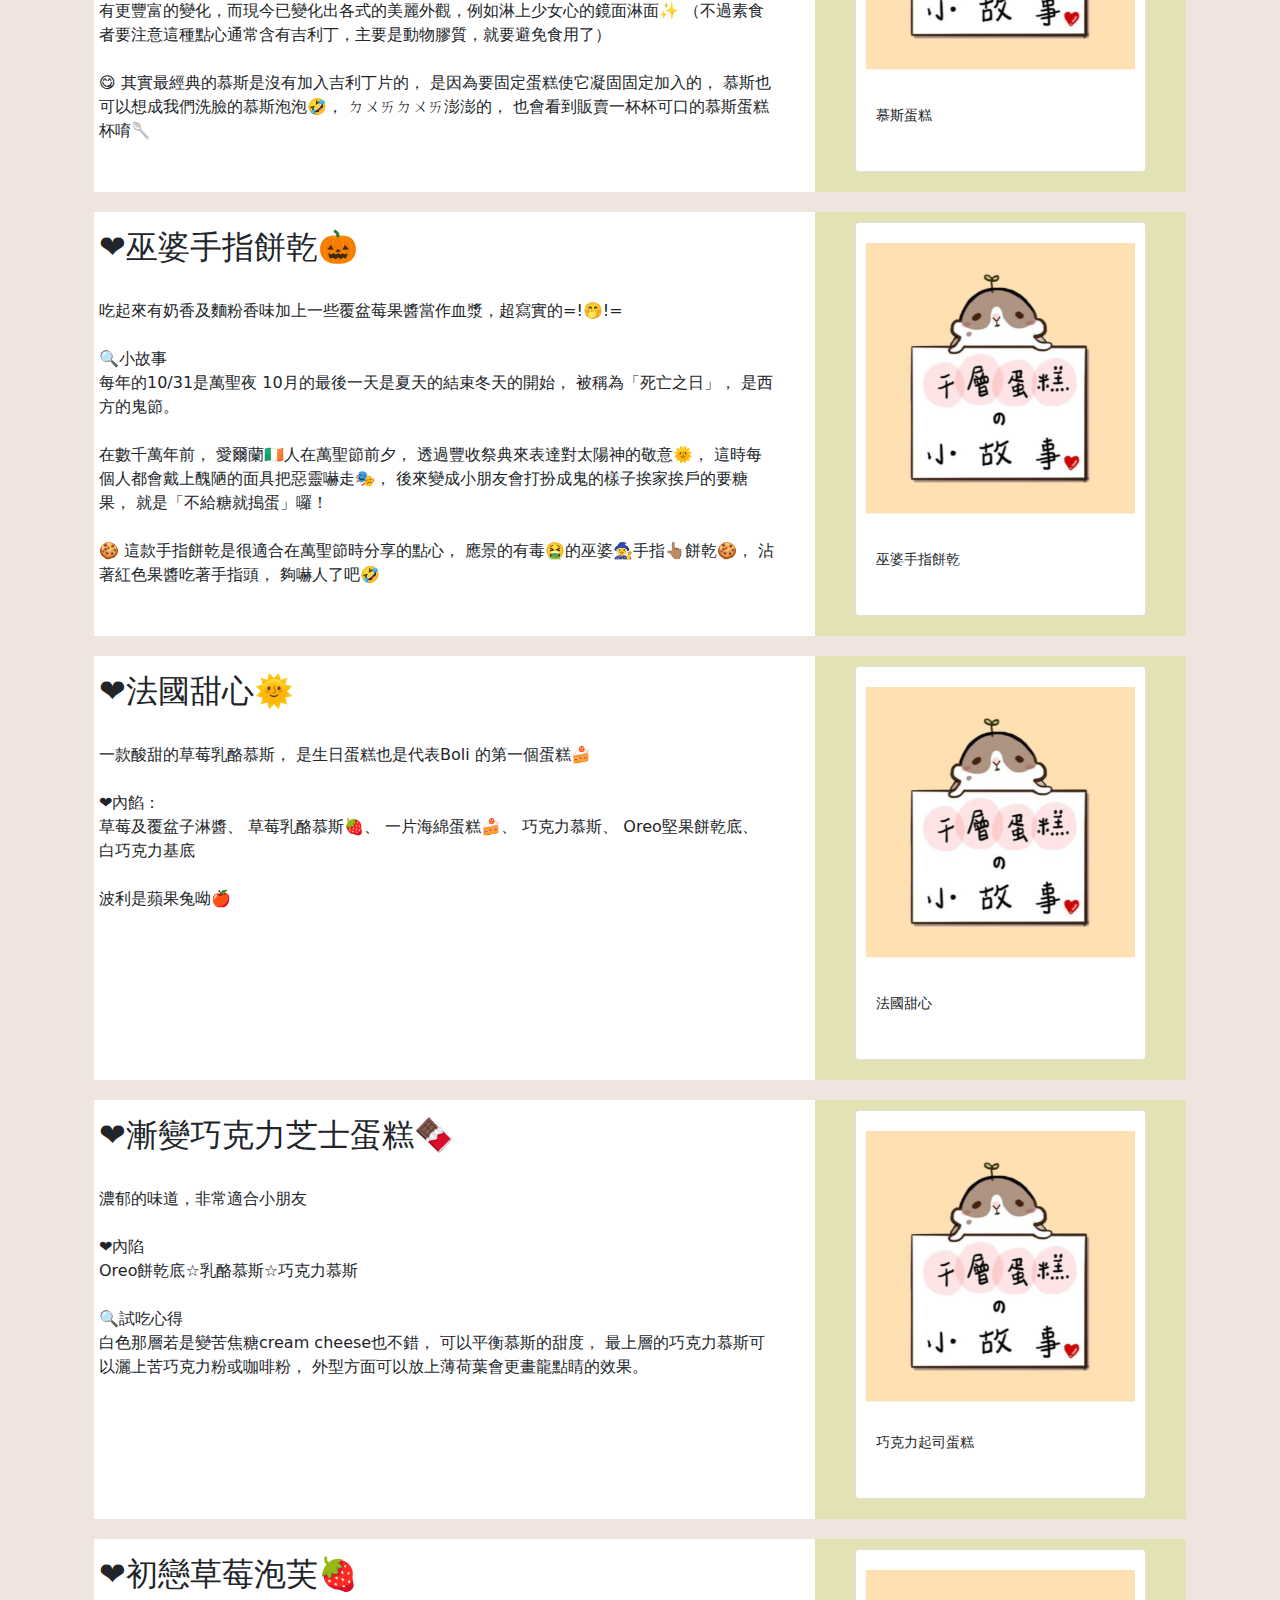
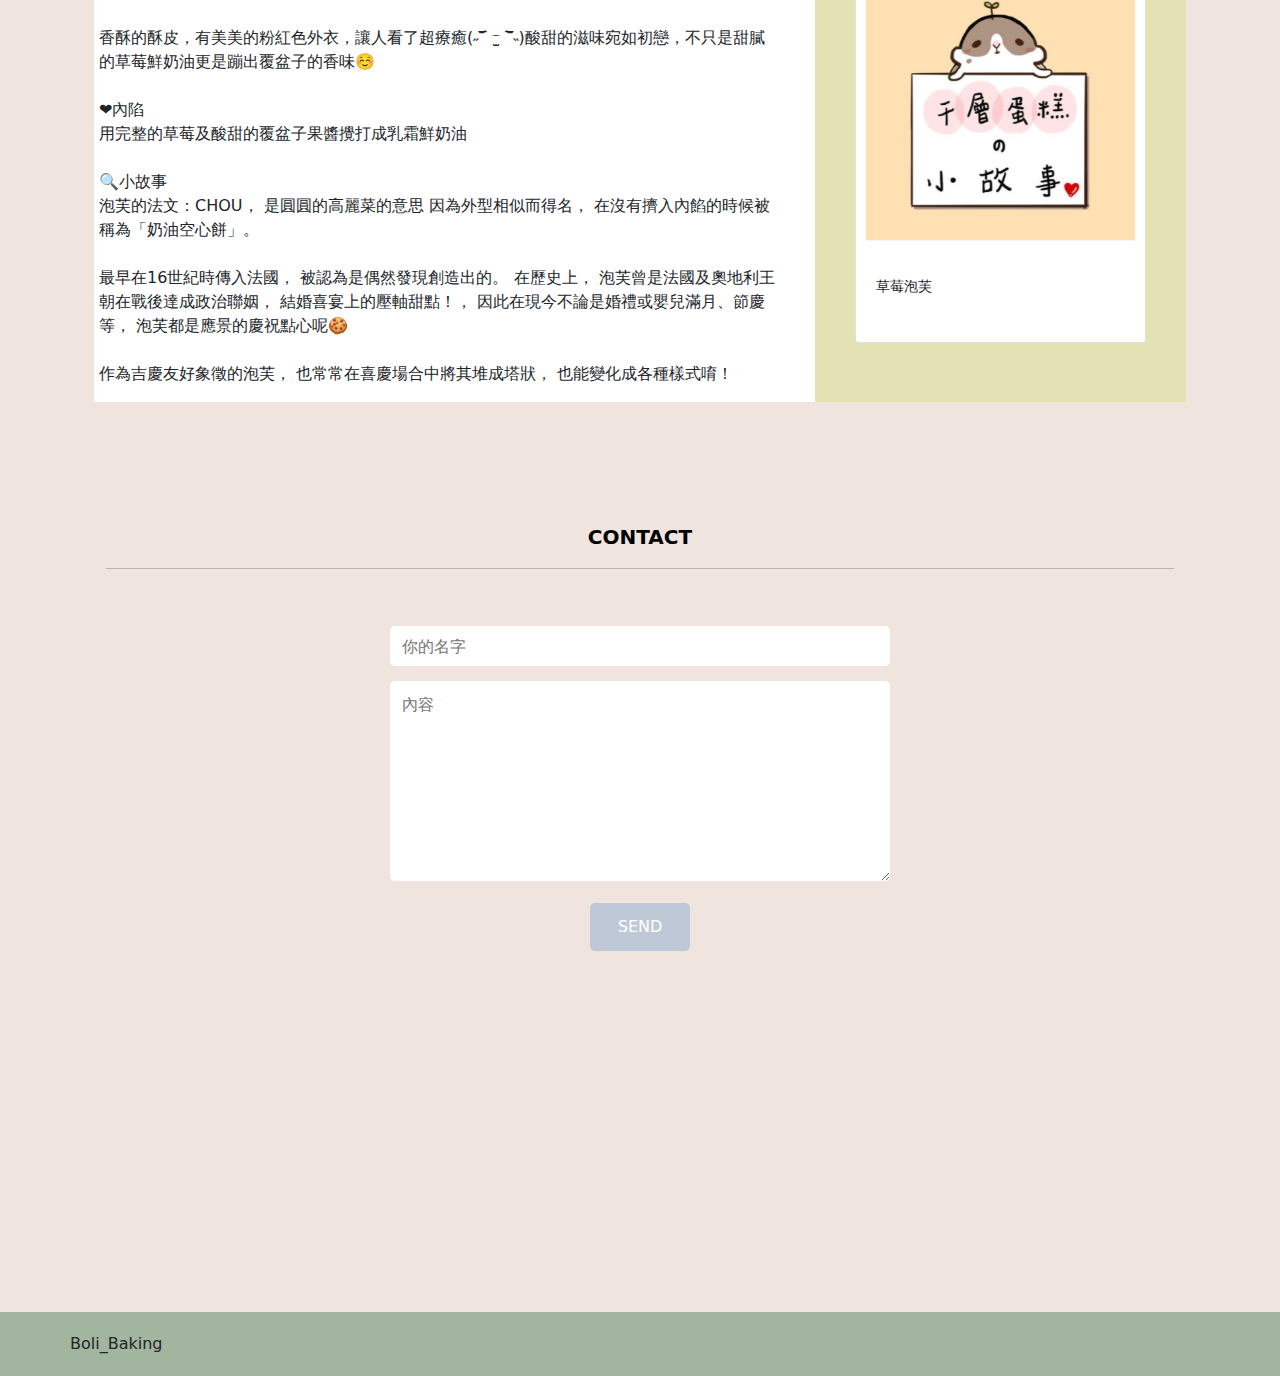
==== commit 7210a0de: "Update index.html" ====
--- a/index.html
+++ b/index.html
@@ -196,7 +196,7 @@
     <aside class="sidebar">
               <div class="card">
                 <div class="card-img">
-                  <img src="/image/慕斯蛋糕.png" >
+                 <img src="image/千層蛋糕Logo.png">
                 </div>
                   <p class="product_name text-right">慕斯蛋糕</p>
                 </div>
@@ -242,7 +242,7 @@
     <aside class="sidebar">
               <div class="card">
                 <div class="card-img">
-                  <img src="/image/手指蛋糕.png">
+                  <img src="image/千層蛋糕Logo.png">
                 </div>
                   <p class="product_name text-right">巫婆手指餅乾</p>
                 </div>
@@ -277,7 +277,7 @@
     <aside class="sidebar">
               <div class="card">
                 <div class="card-img">
-                  <img src="image/法國甜心.png">
+                  <img src="image/千層蛋糕Logo.png">
                 </div>
                   <p class="product_name text-right">法國甜心</p>
                 </div>
@@ -312,7 +312,7 @@
     <aside class="sidebar">
               <div class="card">
                 <div class="cad-img">
-                  <img src="/image/巧克力起司蛋糕.png" >
+                 <img src="image/千層蛋糕Logo.png">
                 </div>
                   <p class="product_name text-right">巧克力起司蛋糕</p>
                 </div>
@@ -359,7 +359,7 @@
     <aside class="sidebar">
               <div class="card">
                 <div class="card-img">
-                  <img src="/image/草莓泡芙.png">
+                  <img src="image/千層蛋糕Logo.png">
                 </div>
                   <p class="product_name text-right">草莓泡芙</p>
                 </div>
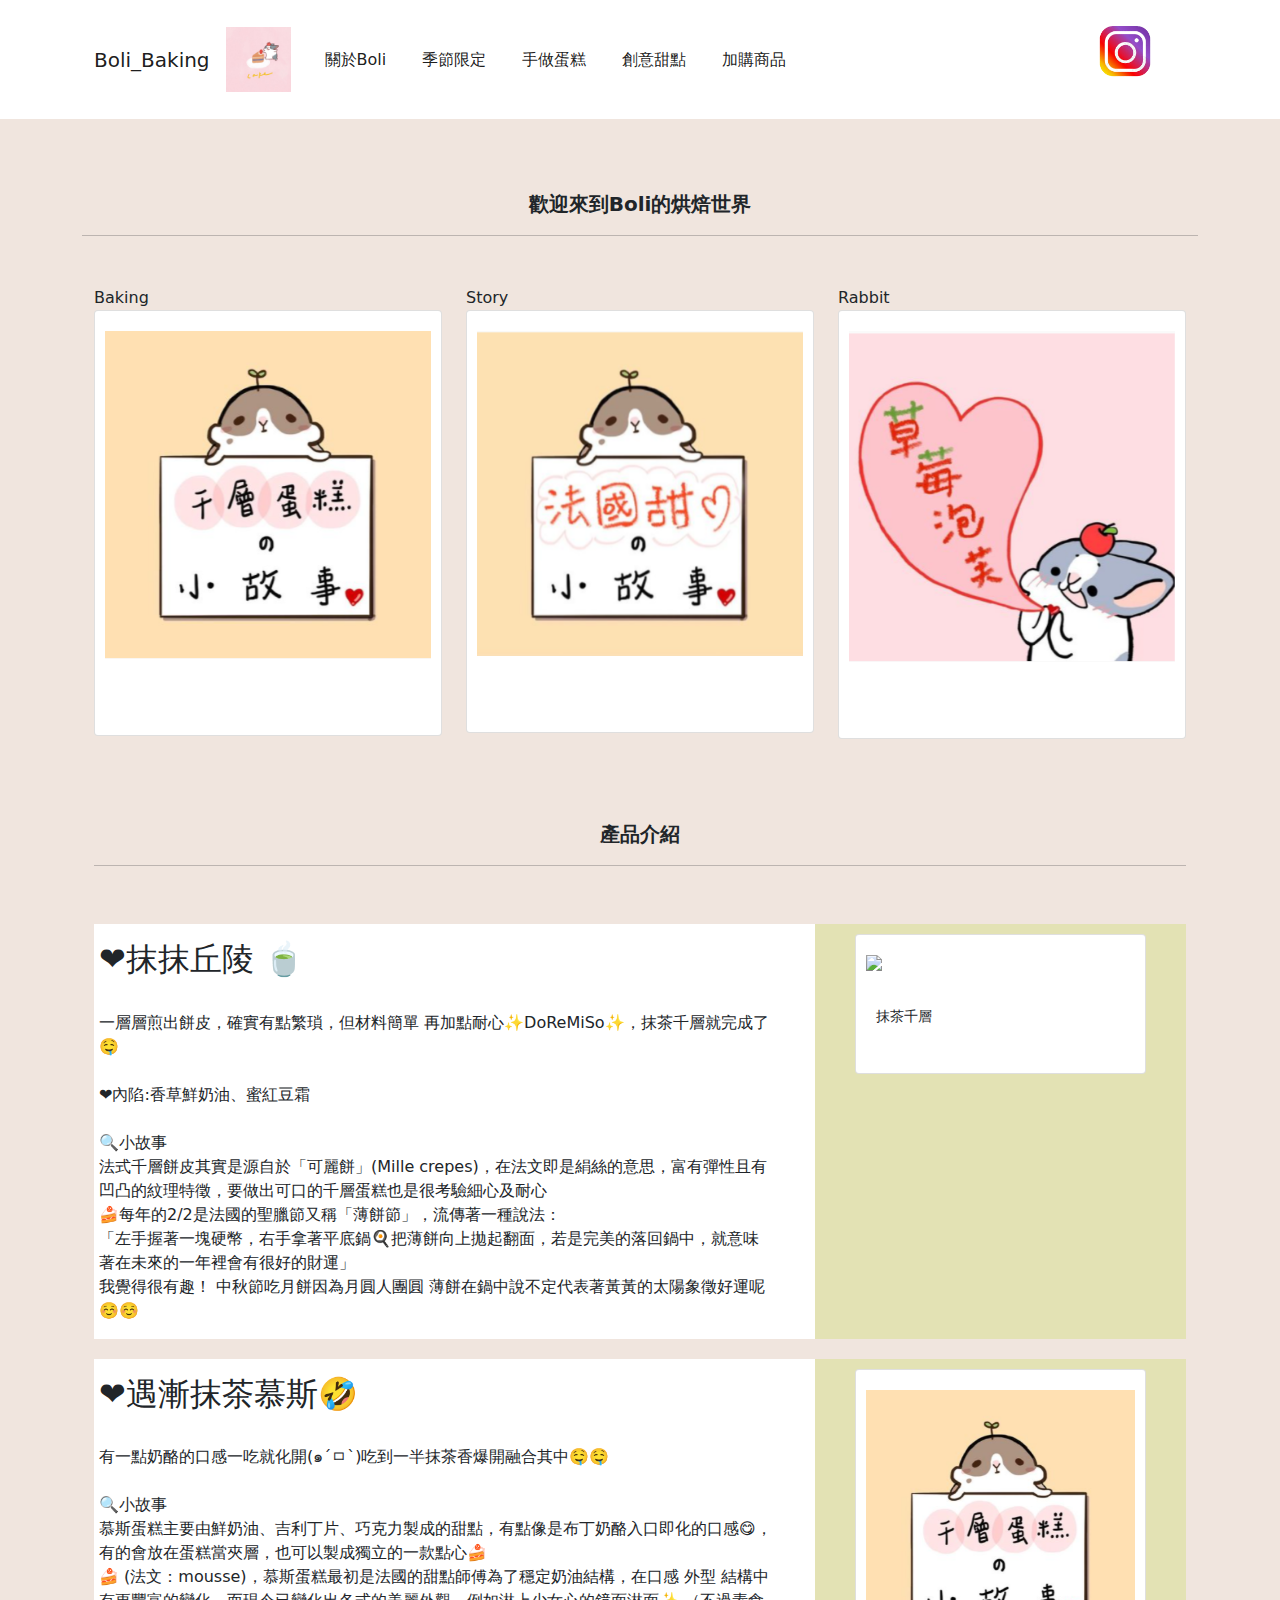
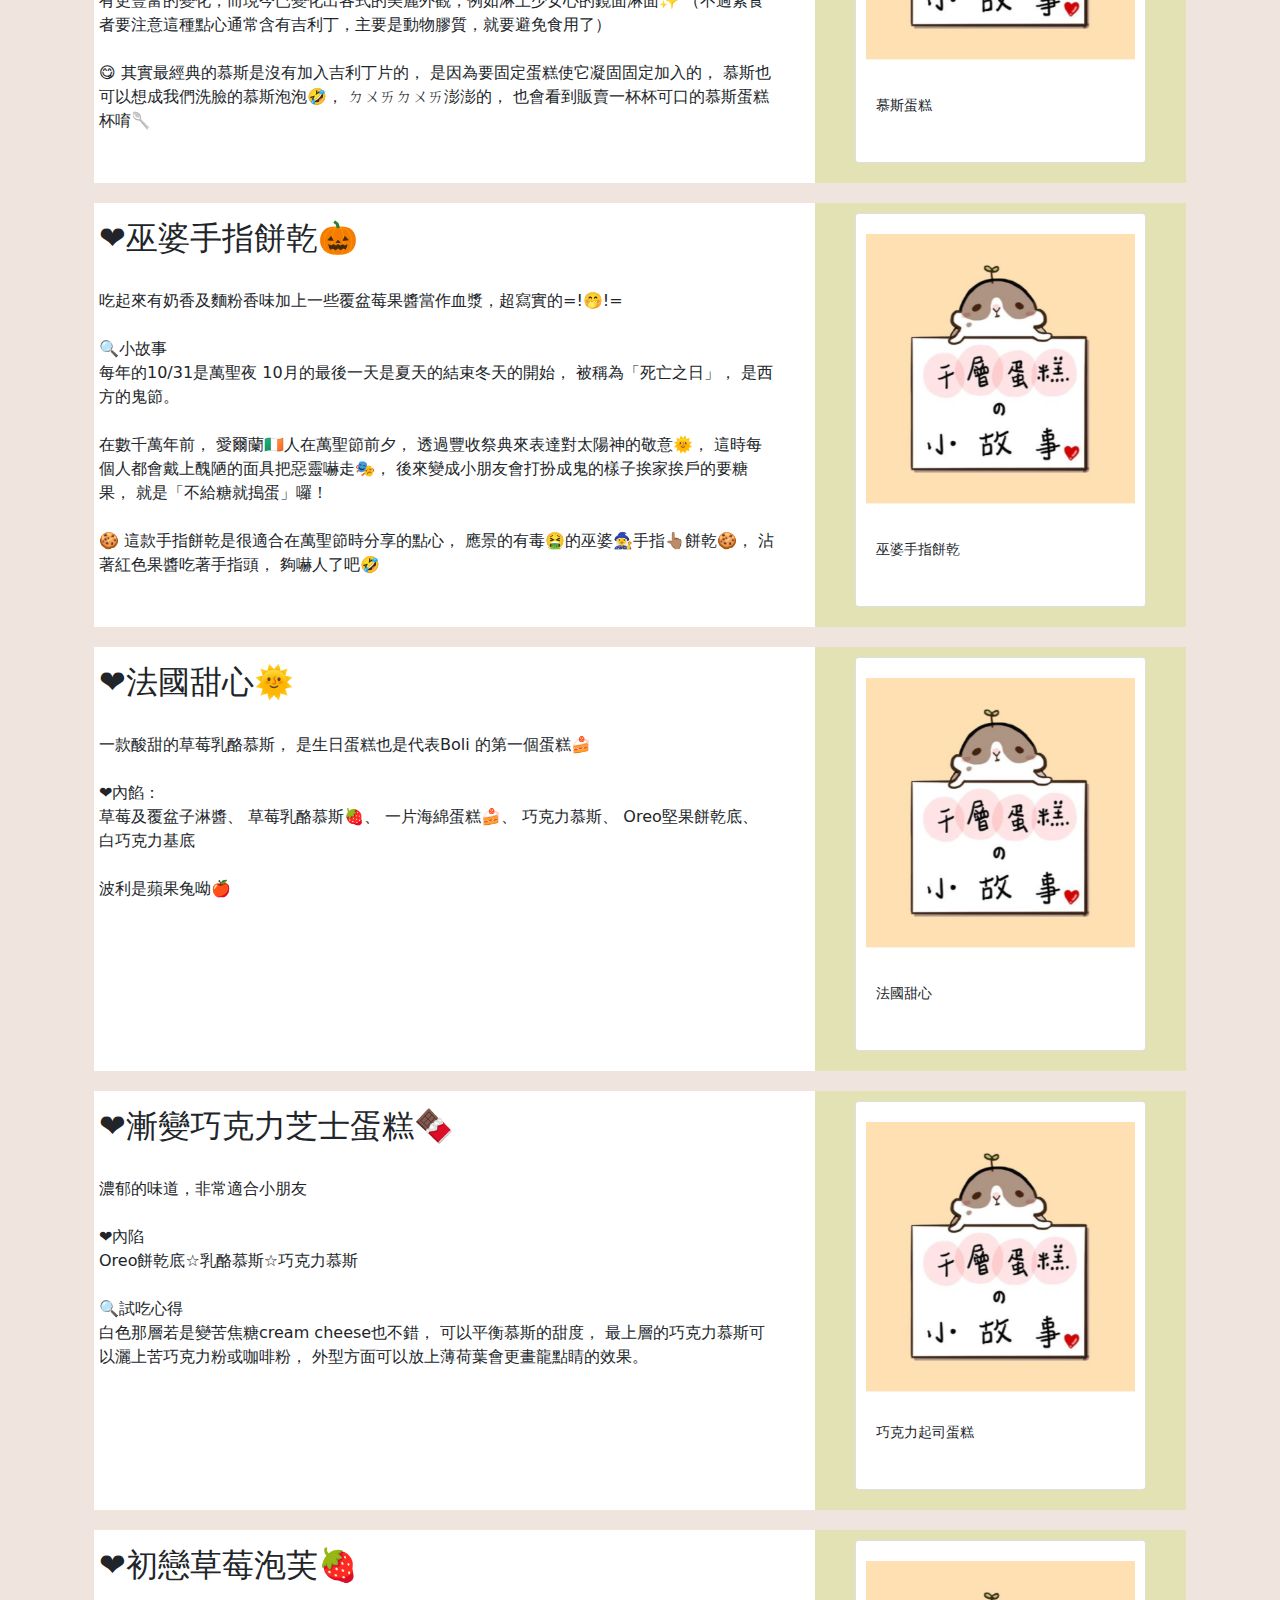
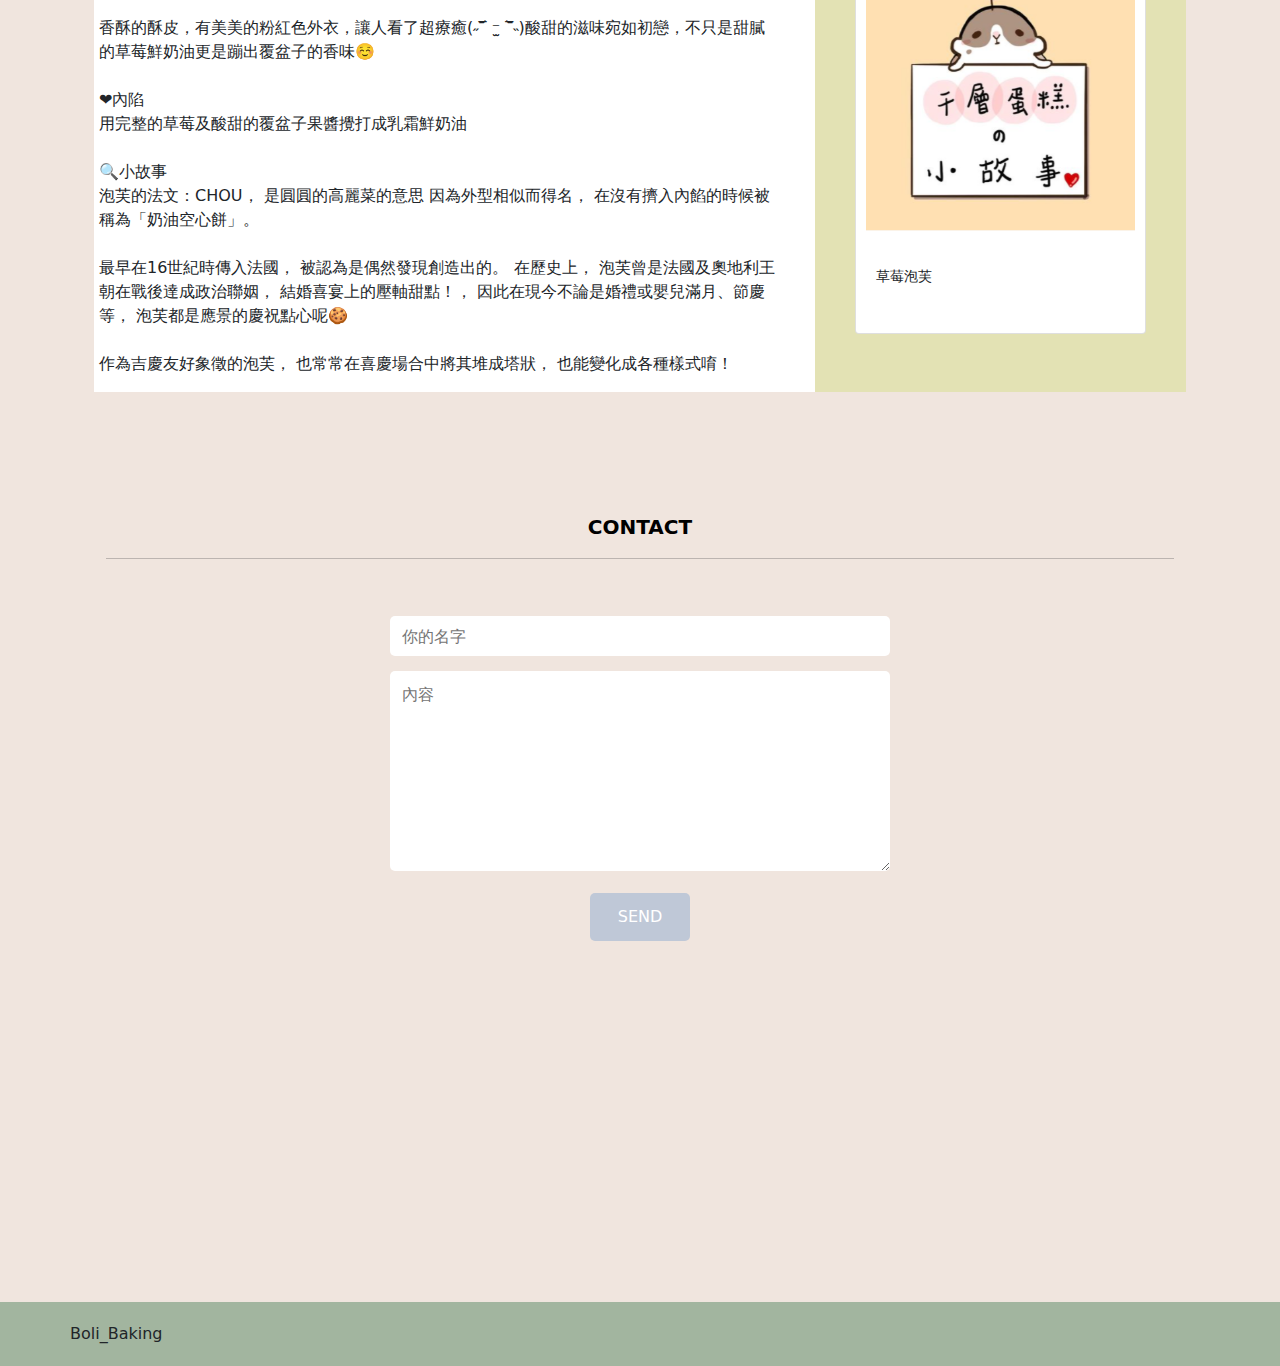
==== commit 91857ee3: "Update index.html" ====
--- a/index.html
+++ b/index.html
@@ -157,7 +157,7 @@
     <aside class="sidebar">
               <div class="card">
                 <div class="card-img">
-                   <img src="image/千層蛋糕Logo.png">
+                   <img src="image/抹茶千層.png">
                 </div>
 
                   <p class="product_name text-right">抹茶千層</p>
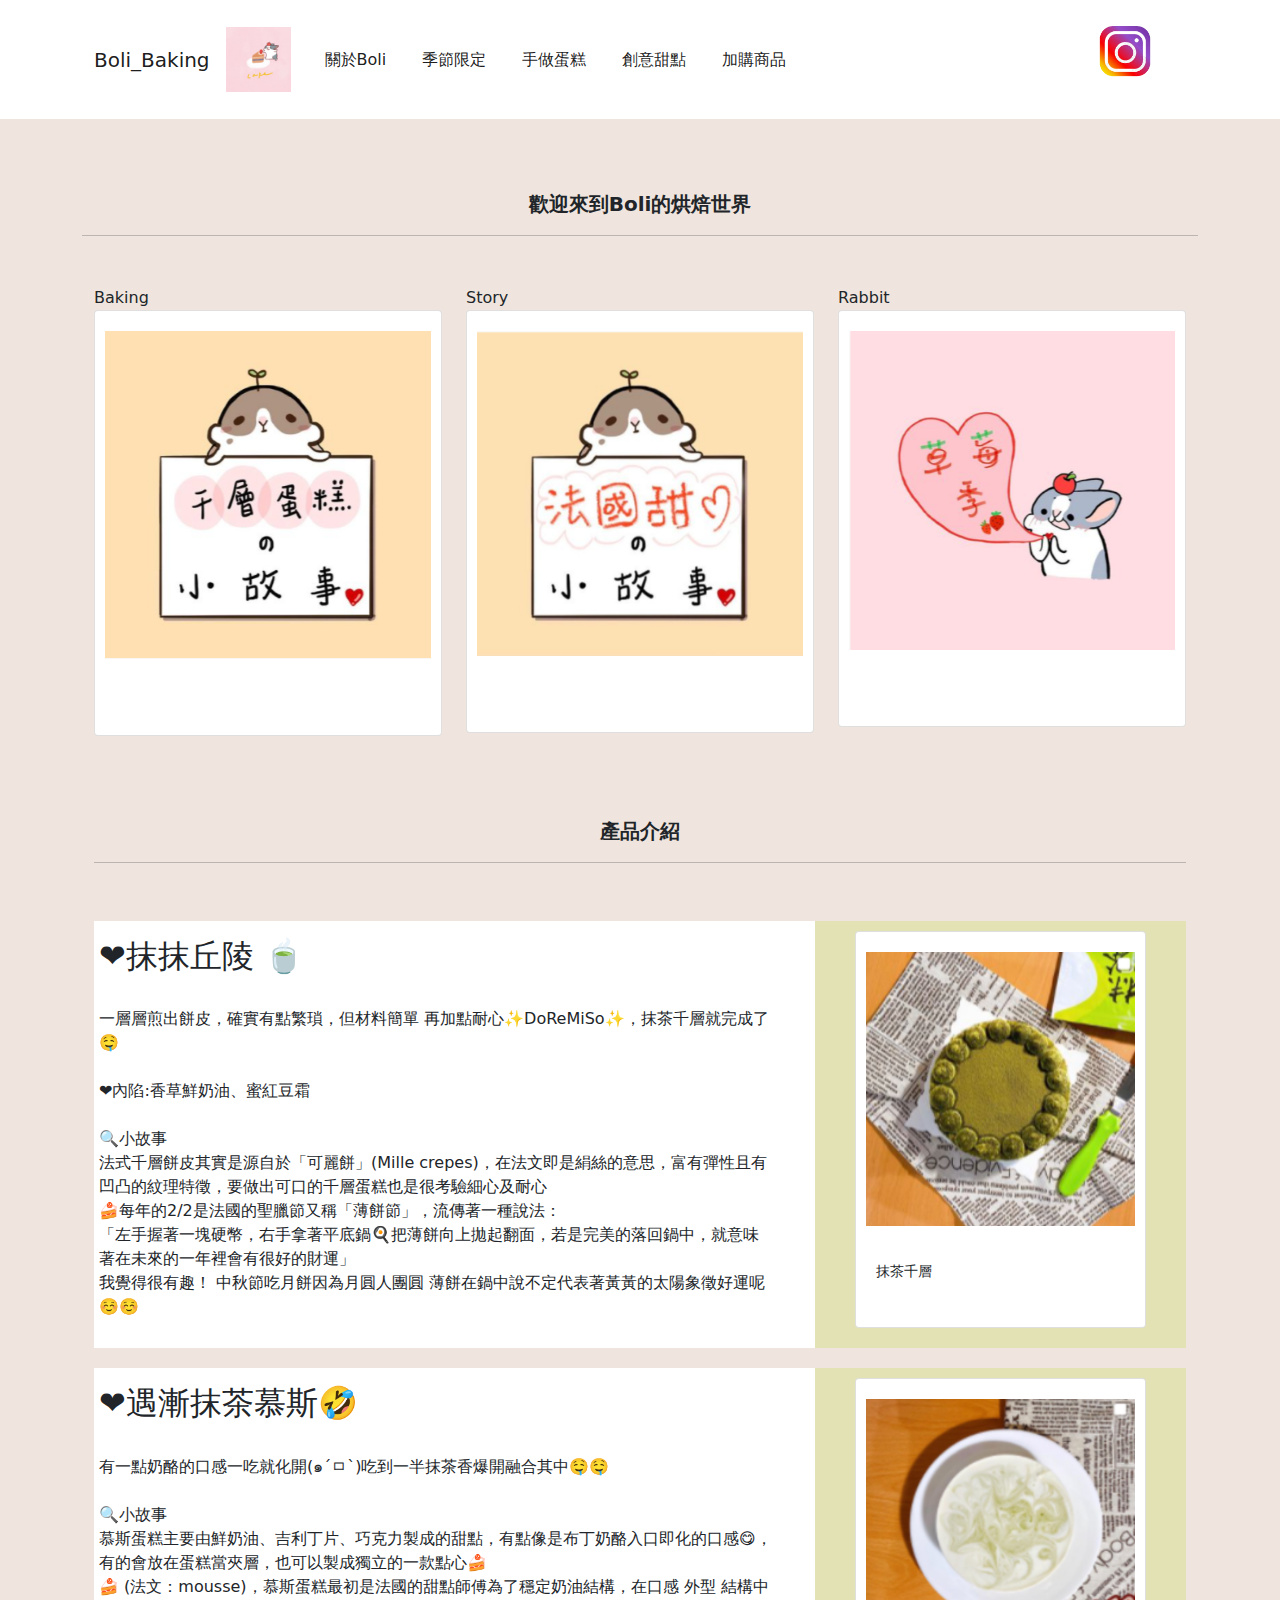
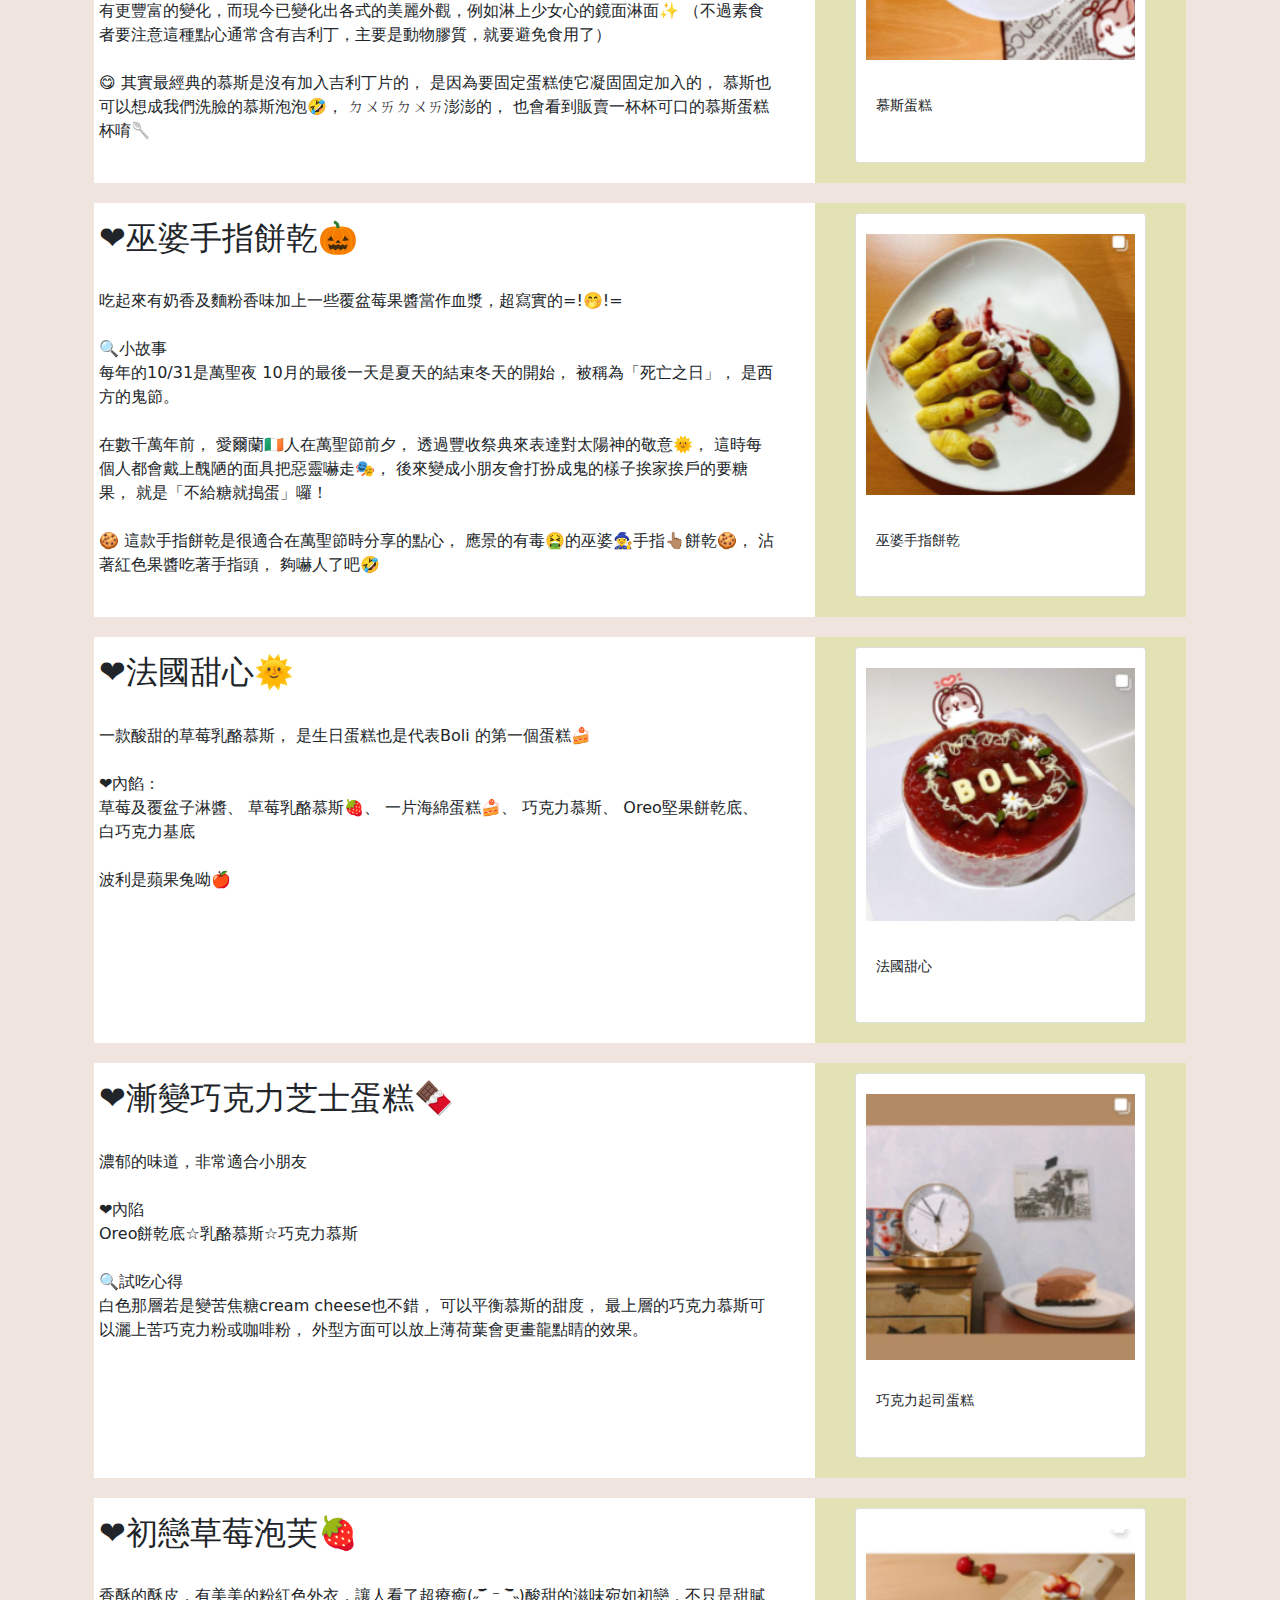
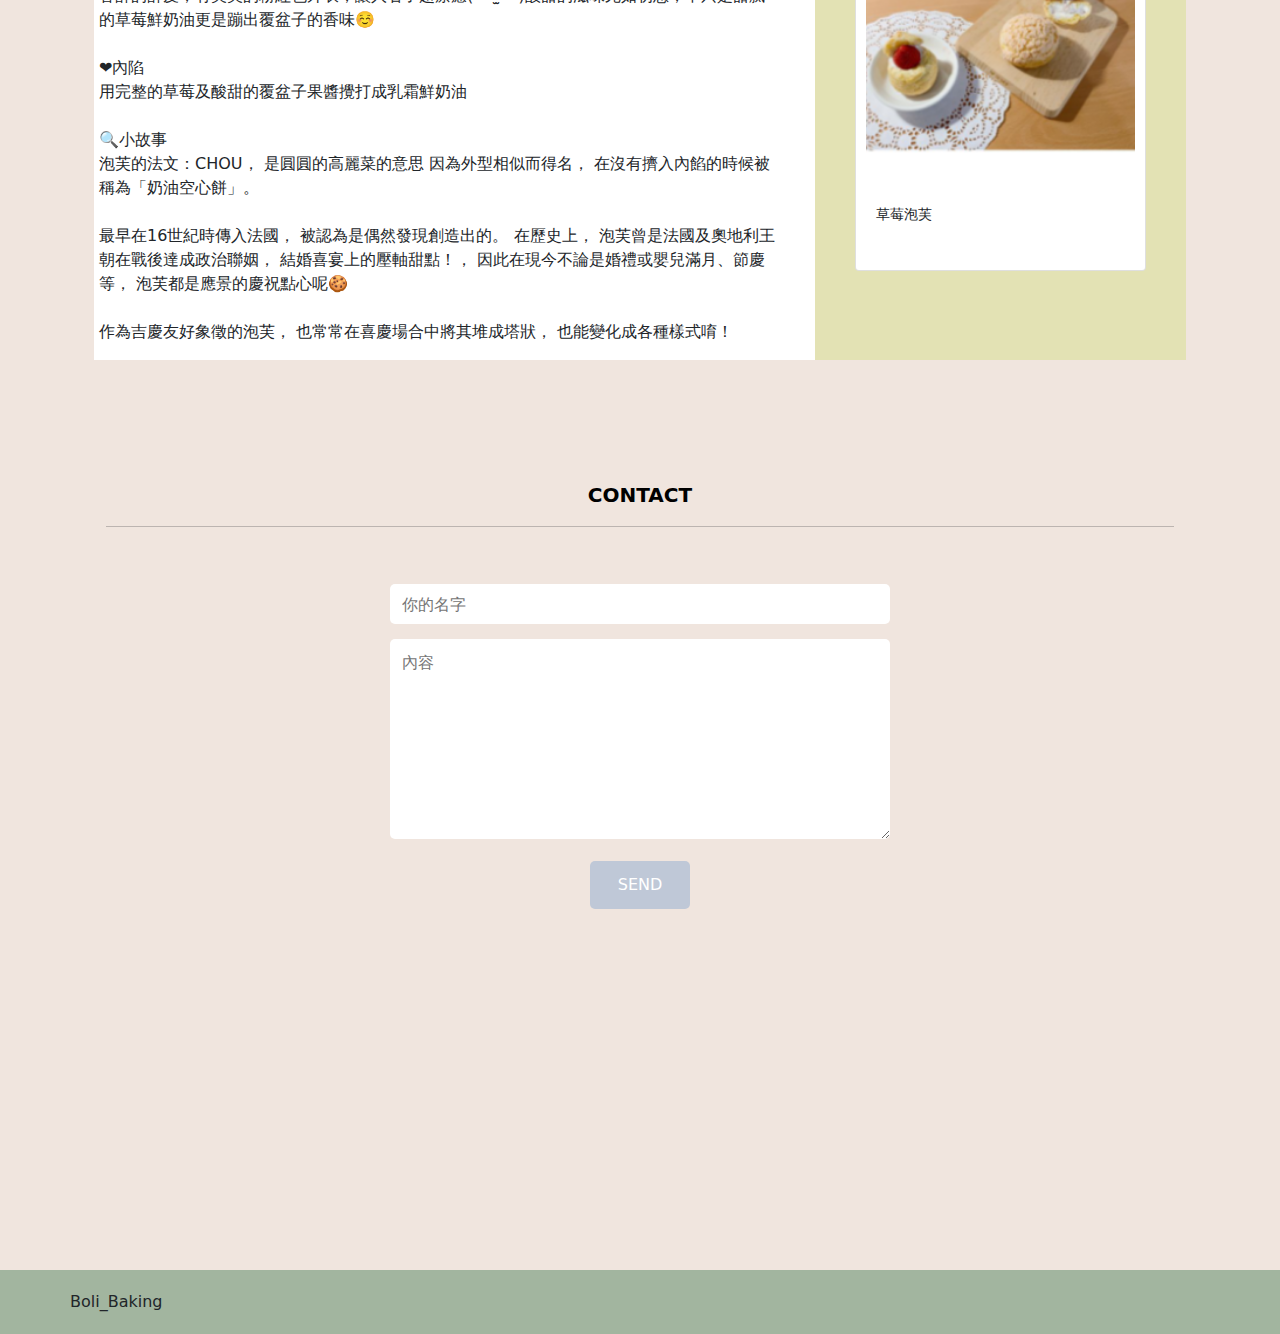
==== commit 2f5c248b: "Update index.html" ====
--- a/index.html
+++ b/index.html
@@ -108,7 +108,7 @@
       <div class="col">
         Rabbit
         <div class="card">
-          <img src="image/草莓泡芙logo.png">
+          <img src="/image/草莓季logo.png">
           <p class="product_name text-right"></p>
         </div>
       </div>
@@ -125,6 +125,7 @@
         </div>
       </div>
   
+
 	<div class="content-area">
     <article class="main-area">
       <p class="art-p">
@@ -151,13 +152,13 @@
 中秋節吃月餅因為月圓人團圓
 薄餅在鍋中說不定代表著黃黃的太陽象徵好運呢☺️☺️
         
-    </span>	</p> 
+    </span>	</p>
     </article> <!-- article -->
 
     <aside class="sidebar">
               <div class="card">
                 <div class="card-img">
-                   <img src="image/抹茶千層.png">
+                   <img src="/image/抹茶千層.png" >
                 </div>
 
                   <p class="product_name text-right">抹茶千層</p>
@@ -196,7 +197,7 @@
     <aside class="sidebar">
               <div class="card">
                 <div class="card-img">
-                 <img src="image/千層蛋糕Logo.png">
+                  <img src="image/慕斯蛋糕.png" >
                 </div>
                   <p class="product_name text-right">慕斯蛋糕</p>
                 </div>
@@ -242,7 +243,7 @@
     <aside class="sidebar">
               <div class="card">
                 <div class="card-img">
-                  <img src="image/千層蛋糕Logo.png">
+                  <img src="image/手指蛋糕.png" >
                 </div>
                   <p class="product_name text-right">巫婆手指餅乾</p>
                 </div>
@@ -277,7 +278,7 @@
     <aside class="sidebar">
               <div class="card">
                 <div class="card-img">
-                  <img src="image/千層蛋糕Logo.png">
+                  <img src="image/法國甜心.png" >
                 </div>
                   <p class="product_name text-right">法國甜心</p>
                 </div>
@@ -312,7 +313,7 @@
     <aside class="sidebar">
               <div class="card">
                 <div class="cad-img">
-                 <img src="image/千層蛋糕Logo.png">
+                  <img src="image/巧克力起司蛋糕.png" >
                 </div>
                   <p class="product_name text-right">巧克力起司蛋糕</p>
                 </div>
@@ -359,7 +360,7 @@
     <aside class="sidebar">
               <div class="card">
                 <div class="card-img">
-                  <img src="image/千層蛋糕Logo.png">
+                  <img src="image/草莓泡芙.png" >
                 </div>
                   <p class="product_name text-right">草莓泡芙</p>
                 </div>
